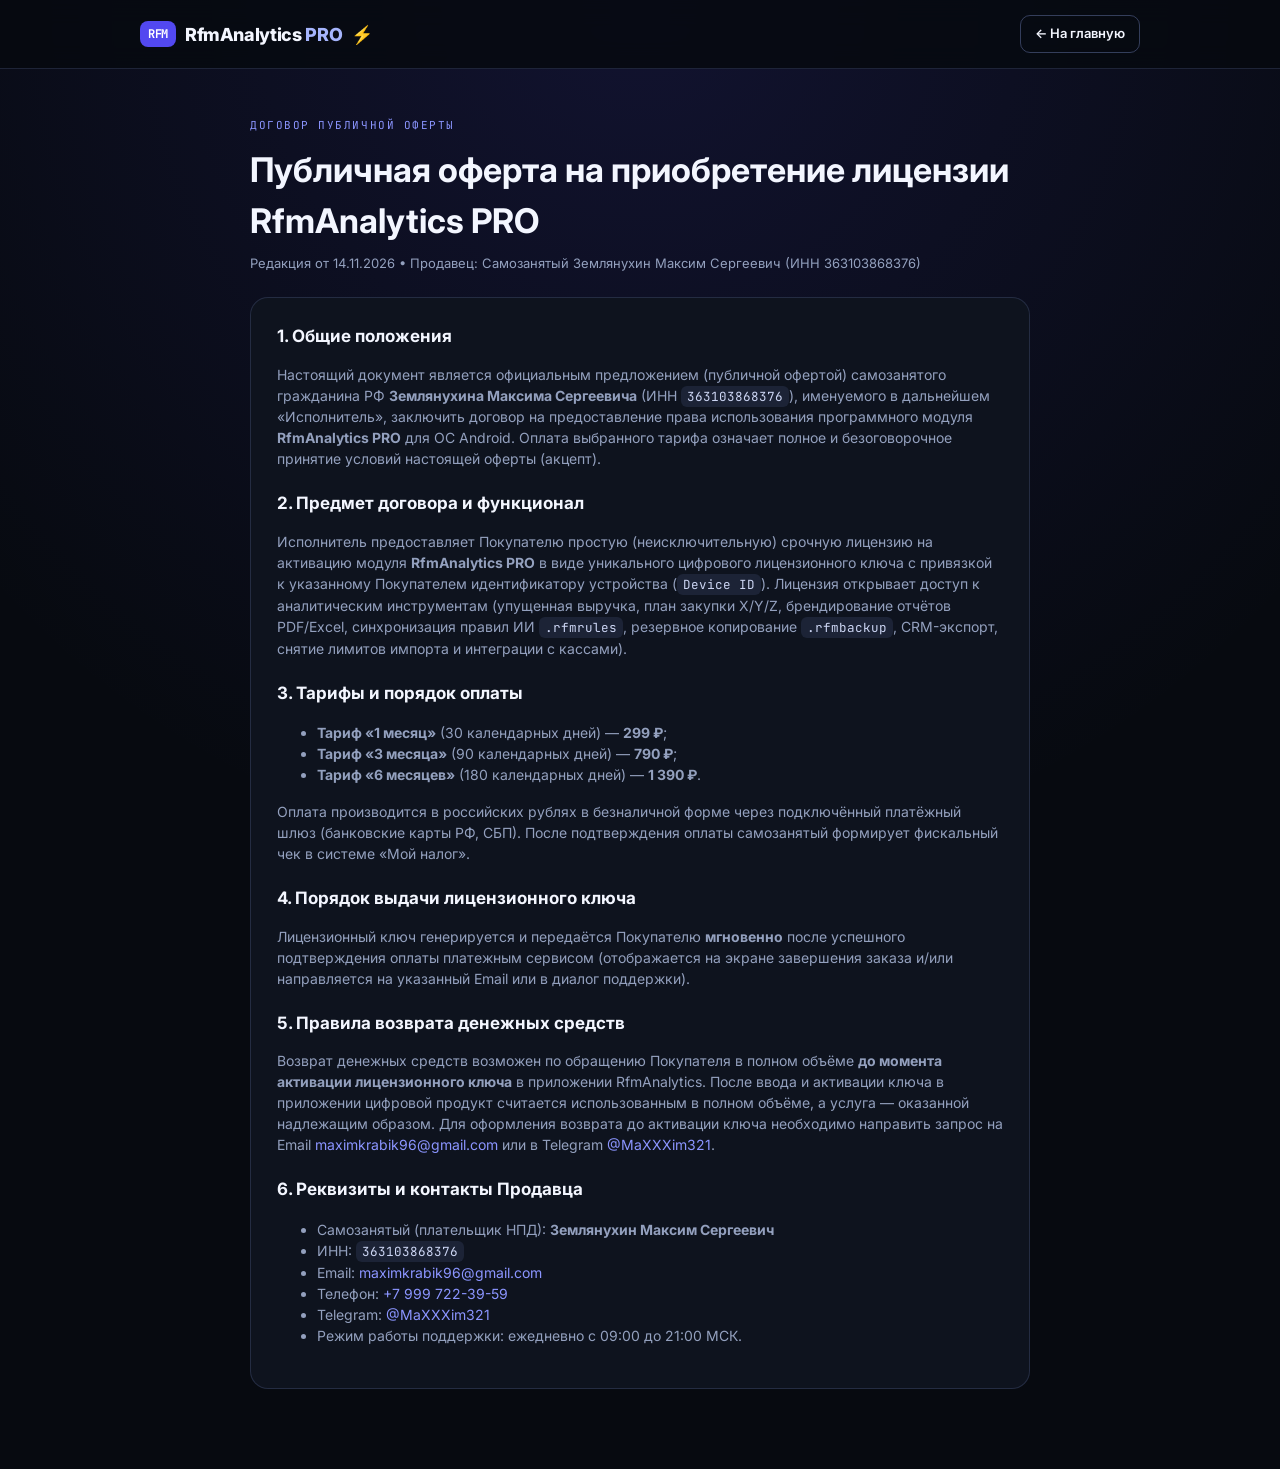
==== oferta.html @ 9fce9e52 "Add favicon.png from rustore_icon_512x512.png" ====
<!DOCTYPE html>
<html lang="ru">
<head>
  <meta charset="UTF-8" />
  <meta name="viewport" content="width=device-width, initial-scale=1.0" />
  <title>Публичная оферта — RfmAnalytics PRO</title>
  <link rel="icon" type="image/png" href="favicon.png" />
  <link rel="apple-touch-icon" href="favicon.png" />
  <link rel="preconnect" href="https://fonts.googleapis.com" />
  <link rel="preconnect" href="https://fonts.gstatic.com" crossorigin />
  <link href="https://fonts.googleapis.com/css2?family=Inter:wght@400;500;600;700;800&family=JetBrains+Mono:wght@500;600;700&display=swap" rel="stylesheet" />
  <link rel="stylesheet" href="styles.css" />
</head>
<body>
  <header class="site-header">
    <div class="container header-inner">
      <a href="index.html" class="brand">
        <span class="brand-badge">RFM</span>
        <span class="brand-name">RfmAnalytics <span class="brand-pro">PRO</span></span>
        <span class="brand-bolt" aria-hidden="true">⚡</span>
      </a>
      <div class="header-actions">
        <a href="index.html" class="btn-outline-sm">← На главную</a>
      </div>
    </div>
  </header>

  <main class="legal-page">
    <div class="container legal-container">
      <span class="section-kicker">ДОГОВОР ПУБЛИЧНОЙ ОФЕРТЫ</span>
      <h1>Публичная оферта на приобретение лицензии RfmAnalytics PRO</h1>
      <p class="legal-updated">Редакция от 14.11.2026 • Продавец: Самозанятый Землянухин Максим Сергеевич (ИНН 363103868376)</p>

      <article class="legal-card">
        <h2>1. Общие положения</h2>
        <p>
          Настоящий документ является официальным предложением (публичной офертой) самозанятого гражданина РФ
          <b>Землянухина Максима Сергеевича</b> (ИНН <code>363103868376</code>), именуемого в дальнейшем «Исполнитель»,
          заключить договор на предоставление права использования программного модуля <b>RfmAnalytics PRO</b> для ОС Android.
          Оплата выбранного тарифа означает полное и безоговорочное принятие условий настоящей оферты (акцепт).
        </p>

        <h2>2. Предмет договора и функционал</h2>
        <p>
          Исполнитель предоставляет Покупателю простую (неисключительную) срочную лицензию на активацию модуля <b>RfmAnalytics PRO</b>
          в виде уникального цифрового лицензионного ключа с привязкой к указанному Покупателем идентификатору устройства (<code>Device ID</code>).
          Лицензия открывает доступ к аналитическим инструментам (упущенная выручка, план закупки X/Y/Z, брендирование отчётов PDF/Excel,
          синхронизация правил ИИ <code>.rfmrules</code>, резервное копирование <code>.rfmbackup</code>, CRM-экспорт, снятие лимитов импорта и интеграции с кассами).
        </p>

        <h2>3. Тарифы и порядок оплаты</h2>
        <ul>
          <li><b>Тариф «1 месяц»</b> (30 календарных дней) — <b>299 ₽</b>;</li>
          <li><b>Тариф «3 месяца»</b> (90 календарных дней) — <b>790 ₽</b>;</li>
          <li><b>Тариф «6 месяцев»</b> (180 календарных дней) — <b>1 390 ₽</b>.</li>
        </ul>
        <p>
          Оплата производится в российских рублях в безналичной форме через подключённый платёжный шлюз (банковские карты РФ, СБП).
          После подтверждения оплаты самозанятый формирует фискальный чек в системе «Мой налог».
        </p>

        <h2>4. Порядок выдачи лицензионного ключа</h2>
        <p>
          Лицензионный ключ генерируется и передаётся Покупателю <b>мгновенно</b> после успешного подтверждения оплаты платежным сервисом
          (отображается на экране завершения заказа и/или направляется на указанный Email или в диалог поддержки).
        </p>

        <h2>5. Правила возврата денежных средств</h2>
        <p>
          Возврат денежных средств возможен по обращению Покупателя в полном объёме <b>до момента активации лицензионного ключа</b> в приложении RfmAnalytics.
          После ввода и активации ключа в приложении цифровой продукт считается использованным в полном объёме, а услуга — оказанной надлежащим образом.
          Для оформления возврата до активации ключа необходимо направить запрос на Email <a href="mailto:maximkrabik96@gmail.com">maximkrabik96@gmail.com</a> или в Telegram <a href="https://t.me/MaXXXim321" target="_blank" rel="noopener">@MaXXXim321</a>.
        </p>

        <h2>6. Реквизиты и контакты Продавца</h2>
        <ul>
          <li>Самозанятый (плательщик НПД): <b>Землянухин Максим Сергеевич</b></li>
          <li>ИНН: <code>363103868376</code></li>
          <li>Email: <a href="mailto:maximkrabik96@gmail.com">maximkrabik96@gmail.com</a></li>
          <li>Телефон: <a href="tel:+79997223959">+7 999 722-39-59</a></li>
          <li>Telegram: <a href="https://t.me/MaXXXim321" target="_blank" rel="noopener">@MaXXXim321</a></li>
          <li>Режим работы поддержки: ежедневно с 09:00 до 21:00 МСК.</li>
        </ul>
      </article>
    </div>
  </main>
</body>
</html>
---- styles.css ----
:root {
  --bg: #070a10;
  --surface: #0e131e;
  --surface-elevated: #141a29;
  --border: rgba(114, 134, 194, 0.22);
  --border-strong: rgba(114, 134, 194, 0.42);
  --text: #f3f6ff;
  --text-muted: #93a0be;
  --accent: #5248f0;
  --accent-hover: #645bff;
  --accent-soft: rgba(82, 72, 240, 0.16);
  --tg: #1d9bf0;
  --green: #22c55e;
  --danger: #f87171;
  --radius-lg: 18px;
  --radius-md: 12px;
}

* {
  box-sizing: border-box;
}

html {
  scroll-behavior: smooth;
}

body {
  margin: 0;
  font-family: 'Inter', -apple-system, BlinkMacSystemFont, sans-serif;
  background: radial-gradient(circle at 50% 0%, rgba(82, 72, 240, 0.14), transparent 55%), var(--bg);
  color: var(--text);
  line-height: 1.5;
  -webkit-font-smoothing: antialiased;
}

code {
  font-family: 'JetBrains Mono', monospace;
  font-size: 0.9em;
  background: rgba(114, 134, 194, 0.14);
  padding: 2px 6px;
  border-radius: 6px;
  color: #cdd6f4;
}

a {
  color: #8b95ff;
  text-decoration: none;
}

a:hover {
  text-decoration: underline;
}

.container {
  width: 100%;
  max-width: 1040px;
  margin: 0 auto;
  padding: 0 20px;
}

/* Header */
.site-header {
  position: sticky;
  top: 0;
  z-index: 40;
  background: rgba(7, 10, 16, 0.85);
  backdrop-filter: blur(12px);
  border-bottom: 1px solid var(--border);
}

.header-inner {
  height: 68px;
  display: flex;
  align-items: center;
  justify-content: space-between;
  gap: 16px;
}

.brand {
  display: inline-flex;
  align-items: center;
  gap: 9px;
  color: var(--text);
  font-weight: 800;
  font-size: 18px;
  letter-spacing: -0.02em;
  text-decoration: none !important;
}

.brand-badge {
  display: inline-flex;
  align-items: center;
  justify-content: center;
  padding: 4px 8px;
  border-radius: 8px;
  background: var(--accent);
  color: #fff;
  font-family: 'JetBrains Mono', monospace;
  font-size: 12px;
  font-weight: 700;
}

.brand-pro {
  color: #a5b4fc;
}

.brand-bolt {
  color: var(--accent-hover);
}

.header-actions {
  display: flex;
  align-items: center;
  gap: 14px;
}

.nav-link {
  color: var(--text-muted);
  font-size: 14px;
  font-weight: 500;
}

.nav-link:hover {
  color: var(--text);
  text-decoration: none;
}

.btn-tg {
  display: inline-flex;
  align-items: center;
  gap: 7px;
  background: var(--tg);
  color: #fff;
  font-weight: 600;
  font-size: 13px;
  padding: 9px 14px;
  border-radius: 10px;
  text-decoration: none !important;
  transition: opacity 0.15s ease;
}

.btn-tg:hover {
  opacity: 0.92;
}

.btn-outline-sm {
  display: inline-flex;
  align-items: center;
  padding: 8px 14px;
  border: 1px solid var(--border-strong);
  border-radius: 10px;
  color: var(--text);
  font-size: 13px;
  font-weight: 600;
  text-decoration: none !important;
}

.btn-outline-sm:hover {
  background: rgba(255, 255, 255, 0.05);
}

/* Hero */
.hero-section {
  padding: 52px 0 36px;
}

.hero-heading {
  position: relative;
  text-align: center;
  margin-bottom: 32px;
}

.hero-bg-word {
  position: absolute;
  left: 50%;
  top: -18px;
  transform: translateX(-50%);
  font-size: clamp(64px, 12vw, 128px);
  font-weight: 800;
  letter-spacing: 0.06em;
  color: transparent;
  -webkit-text-stroke: 1px rgba(130, 148, 210, 0.12);
  pointer-events: none;
  user-select: none;
  white-space: nowrap;
}

.hero-kicker {
  position: relative;
  display: inline-flex;
  align-items: center;
  gap: 12px;
  font-family: 'JetBrains Mono', monospace;
  font-size: 11px;
  letter-spacing: 0.16em;
  color: var(--text-muted);
  margin-bottom: 10px;
}

.kicker-line {
  width: 28px;
  height: 1px;
  background: var(--border-strong);
}

.hero-heading h1 {
  position: relative;
  margin: 0 0 12px;
  font-size: clamp(28px, 4.5vw, 44px);
  font-weight: 800;
  letter-spacing: -0.03em;
}

.hero-subtitle {
  max-width: 640px;
  margin: 0 auto;
  color: var(--text-muted);
  font-size: 15px;
}

/* Order Card */
.order-card {
  max-width: 780px;
  margin: 0 auto;
  background: var(--surface);
  border: 1px solid var(--border);
  border-radius: 22px;
  padding: 28px;
  box-shadow: 0 24px 60px rgba(0, 0, 0, 0.45);
}

.step-block + .step-block {
  margin-top: 22px;
}

.step-label-row {
  display: flex;
  align-items: center;
  justify-content: space-between;
  gap: 12px;
  flex-wrap: wrap;
}

.step-label {
  display: inline-flex;
  align-items: center;
  gap: 9px;
  font-family: 'JetBrains Mono', monospace;
  font-size: 12px;
  font-weight: 700;
  letter-spacing: 0.06em;
  color: #d6deff;
  margin-bottom: 8px;
}

.step-num {
  display: inline-flex;
  align-items: center;
  justify-content: center;
  width: 22px;
  height: 22px;
  border-radius: 6px;
  background: var(--accent-soft);
  border: 1px solid rgba(99, 102, 241, 0.45);
  color: #a5b4fc;
  font-size: 11px;
}

.req {
  color: var(--danger);
}

.help-link {
  background: none;
  border: none;
  padding: 0;
  margin-bottom: 8px;
  color: #8b95ff;
  font-size: 13px;
  font-weight: 500;
  cursor: pointer;
}

.help-link:hover {
  text-decoration: underline;
}

.step-hint {
  margin: 0 0 10px;
  color: var(--text-muted);
  font-size: 13px;
}

/* Tariff Grid */
.tariff-grid {
  display: grid;
  grid-template-columns: repeat(3, 1fr);
  gap: 12px;
}

.tariff-option {
  text-align: left;
  background: var(--surface-elevated);
  border: 1px solid var(--border);
  border-radius: var(--radius-md);
  padding: 14px 16px;
  color: var(--text);
  cursor: pointer;
  transition: border-color 0.15s ease, background 0.15s ease, transform 0.1s ease;
}

.tariff-option:hover {
  border-color: var(--border-strong);
}

.tariff-option.is-selected {
  border-color: var(--accent-hover);
  background: rgba(82, 72, 240, 0.14);
  box-shadow: 0 0 0 1px rgba(100, 91, 255, 0.35);
}

.tariff-top {
  display: flex;
  align-items: center;
  justify-content: space-between;
  gap: 8px;
  margin-bottom: 8px;
}

.tariff-name {
  font-weight: 700;
  font-size: 14px;
}

.tariff-tag {
  font-size: 11px;
  font-weight: 700;
  padding: 2px 7px;
  border-radius: 6px;
}

.tag-muted {
  background: rgba(147, 160, 190, 0.14);
  color: var(--text-muted);
}

.tag-save {
  background: rgba(34, 197, 94, 0.16);
  color: #4ade80;
}

.tag-hit {
  background: var(--accent);
  color: #fff;
}

.tariff-price {
  font-size: 22px;
  font-weight: 800;
  letter-spacing: -0.02em;
  margin-bottom: 4px;
}

.tariff-meta {
  font-size: 12px;
  color: var(--text-muted);
}

/* Inputs */
.text-input {
  width: 100%;
  height: 48px;
  padding: 0 14px;
  border-radius: var(--radius-md);
  border: 1px solid var(--border);
  background: #0a0e17;
  color: var(--text);
  font-size: 15px;
  outline: none;
  transition: border-color 0.15s ease;
}

.mono-input {
  font-family: 'JetBrains Mono', monospace;
  letter-spacing: 0.04em;
  text-transform: uppercase;
}

.text-input:focus {
  border-color: var(--accent-hover);
}

.field-error {
  margin-top: 6px;
  font-size: 12px;
  color: var(--danger);
}

/* Pay methods */
.pay-methods {
  display: grid;
  grid-template-columns: repeat(2, 1fr);
  gap: 12px;
}

.pay-option {
  display: flex;
  align-items: center;
  gap: 10px;
  background: var(--surface-elevated);
  border: 1px solid var(--border);
  border-radius: var(--radius-md);
  padding: 13px 14px;
  color: var(--text);
  font-size: 13.5px;
  font-weight: 600;
  cursor: pointer;
  text-align: left;
}

.pay-option.is-selected {
  border-color: var(--accent-hover);
  background: rgba(82, 72, 240, 0.14);
}

.pay-radio {
  width: 16px;
  height: 16px;
  border-radius: 50%;
  border: 2px solid var(--text-muted);
  flex-shrink: 0;
  position: relative;
}

.pay-option.is-selected .pay-radio {
  border-color: var(--accent-hover);
}

.pay-option.is-selected .pay-radio::after {
  content: '';
  position: absolute;
  inset: 3px;
  border-radius: 50%;
  background: var(--accent-hover);
}

/* Consent */
.consent-row {
  display: flex;
  align-items: flex-start;
  gap: 10px;
  margin-top: 18px;
  font-size: 12.5px;
  color: var(--text-muted);
  cursor: pointer;
}

.consent-row input {
  margin-top: 3px;
  accent-color: var(--accent);
}

/* Primary CTA */
.btn-pay-main {
  margin-top: 18px;
  width: 100%;
  height: 54px;
  border: none;
  border-radius: 14px;
  background: linear-gradient(135deg, var(--accent), var(--accent-hover));
  color: #fff;
  font-weight: 800;
  font-size: 15px;
  letter-spacing: 0.02em;
  display: flex;
  align-items: center;
  justify-content: center;
  gap: 10px;
  cursor: pointer;
  box-shadow: 0 12px 30px rgba(82, 72, 240, 0.35);
  transition: transform 0.1s ease, filter 0.15s ease;
}

.btn-pay-main:hover {
  filter: brightness(1.06);
}

.btn-pay-main:active {
  transform: translateY(1px);
}

.instant-status {
  margin-top: 12px;
  display: flex;
  align-items: center;
  justify-content: center;
  gap: 8px;
  font-size: 12.5px;
  color: #cbd5f5;
}

.dot-green {
  width: 8px;
  height: 8px;
  border-radius: 50%;
  background: var(--green);
  box-shadow: 0 0 8px var(--green);
}

.card-perks {
  margin-top: 22px;
  padding-top: 18px;
  border-top: 1px solid var(--border);
  display: grid;
  grid-template-columns: repeat(4, 1fr);
  gap: 10px;
}

.perk-item {
  display: flex;
  align-items: center;
  justify-content: center;
  gap: 7px;
  font-size: 12px;
  color: var(--text-muted);
  text-align: center;
}

/* Sections */
.section-block {
  padding: 36px 0;
  scroll-margin-top: 84px;
}

.site-footer,
#orderForm {
  scroll-margin-top: 84px;
}

.section-head {
  margin-bottom: 20px;
}

.section-kicker {
  display: inline-block;
  font-family: 'JetBrains Mono', monospace;
  font-size: 11px;
  letter-spacing: 0.14em;
  color: #8b95ff;
  margin-bottom: 6px;
}

.section-head h2 {
  margin: 0;
  font-size: clamp(22px, 3vw, 30px);
  font-weight: 800;
  letter-spacing: -0.02em;
}

.features-grid {
  display: grid;
  grid-template-columns: repeat(4, 1fr);
  gap: 14px;
}

.feature-card,
.term-card {
  background: var(--surface);
  border: 1px solid var(--border);
  border-radius: var(--radius-lg);
  padding: 20px;
}

.feature-num {
  font-family: 'JetBrains Mono', monospace;
  font-size: 12px;
  font-weight: 700;
  color: #8b95ff;
  margin-bottom: 8px;
}

.feature-card h3,
.term-card h3 {
  margin: 0 0 8px;
  font-size: 15px;
  font-weight: 700;
}

.feature-card p,
.term-card p {
  margin: 0;
  font-size: 13px;
  color: var(--text-muted);
}

.terms-grid {
  display: grid;
  grid-template-columns: repeat(3, 1fr);
  gap: 14px;
}

/* Footer */
.site-footer {
  margin-top: 28px;
  padding: 38px 0 90px;
  border-top: 1px solid var(--border);
  background: #05070c;
}

.footer-grid {
  display: grid;
  grid-template-columns: 1.4fr 1fr 1fr 1fr;
  gap: 24px;
}

.footer-slogan {
  margin: 12px 0 10px;
  font-family: 'JetBrains Mono', monospace;
  font-size: 11px;
  color: var(--text-muted);
  letter-spacing: 0.04em;
}

.footer-copy {
  margin: 0;
  font-size: 12px;
  color: #6b7692;
}

.footer-title {
  font-family: 'JetBrains Mono', monospace;
  font-size: 11px;
  font-weight: 700;
  letter-spacing: 0.1em;
  color: #8b95ff;
  margin-bottom: 10px;
}

.footer-list {
  list-style: none;
  margin: 0;
  padding: 0;
  display: flex;
  flex-direction: column;
  gap: 7px;
  font-size: 13px;
  color: var(--text-muted);
}

/* Sticky bar */
.sticky-bar {
  position: fixed;
  left: 0;
  right: 0;
  bottom: 0;
  z-index: 35;
  background: rgba(14, 19, 30, 0.94);
  backdrop-filter: blur(12px);
  border-top: 1px solid var(--border);
  padding: 10px 0;
  transform: translateY(110%);
  transition: transform 0.2s ease;
}

.sticky-bar.is-visible {
  transform: translateY(0);
}

.sticky-inner {
  display: flex;
  align-items: center;
  justify-content: space-between;
  gap: 12px;
}

.sticky-info {
  font-size: 13px;
  color: var(--text-muted);
}

.sticky-info strong {
  color: var(--text);
  font-size: 16px;
}

.btn-sticky-up {
  background: var(--accent);
  color: #fff;
  font-weight: 700;
  font-size: 13px;
  padding: 10px 18px;
  border-radius: 10px;
  text-decoration: none !important;
  white-space: nowrap;
}

/* Cookie */
.cookie-banner {
  position: fixed;
  left: 16px;
  bottom: 16px;
  z-index: 45;
  max-width: 390px;
  background: var(--surface-elevated);
  border: 1px solid var(--border-strong);
  border-left: 3px solid var(--accent-hover);
  border-radius: 14px;
  padding: 14px 16px;
  display: flex;
  align-items: center;
  gap: 14px;
  box-shadow: 0 18px 40px rgba(0, 0, 0, 0.5);
}

.cookie-banner p {
  margin: 0;
  font-size: 12px;
  color: var(--text-muted);
}

.btn-cookie {
  background: #232c42;
  color: #fff;
  border: 1px solid var(--border-strong);
  border-radius: 9px;
  padding: 8px 14px;
  font-size: 12px;
  font-weight: 600;
  cursor: pointer;
  white-space: nowrap;
}

/* Modal */
.modal-backdrop {
  position: fixed;
  inset: 0;
  z-index: 60;
  background: rgba(4, 6, 12, 0.78);
  backdrop-filter: blur(6px);
  display: flex;
  align-items: center;
  justify-content: center;
  padding: 20px;
}

.modal-backdrop[hidden],
.cookie-banner[hidden] {
  display: none;
}

.modal-box {
  width: 100%;
  max-width: 480px;
  background: var(--surface);
  border: 1px solid var(--border-strong);
  border-radius: 20px;
  padding: 22px;
}

.modal-head {
  display: flex;
  align-items: center;
  justify-content: space-between;
  gap: 12px;
  margin-bottom: 14px;
}

.modal-head h3 {
  margin: 0;
  font-size: 18px;
  font-weight: 700;
}

.modal-close {
  background: none;
  border: none;
  color: var(--text-muted);
  font-size: 18px;
  cursor: pointer;
}

.modal-steps {
  margin: 0 0 18px;
  padding-left: 20px;
  color: var(--text-muted);
  font-size: 14px;
  display: flex;
  flex-direction: column;
  gap: 8px;
}

.summary-box {
  background: #0a0e17;
  border: 1px solid var(--border);
  border-radius: 12px;
  padding: 14px;
  display: flex;
  flex-direction: column;
  gap: 8px;
  margin-bottom: 14px;
}

.summary-row {
  display: flex;
  justify-content: space-between;
  gap: 12px;
  font-size: 13px;
  color: var(--text-muted);
}

.summary-row strong {
  color: var(--text);
  text-align: right;
}

.total-row {
  border-top: 1px solid var(--border);
  padding-top: 8px;
  margin-top: 2px;
  font-size: 15px;
}

.modal-note {
  margin: 0 0 16px;
  font-size: 12.5px;
  color: var(--text-muted);
}

.btn-modal-primary {
  display: block;
  width: 100%;
  text-align: center;
  background: var(--accent);
  color: #fff !important;
  border: none;
  border-radius: 12px;
  padding: 12px 16px;
  font-weight: 700;
  font-size: 14px;
  cursor: pointer;
  text-decoration: none !important;
}

/* Legal pages */
.legal-page {
  padding: 42px 0 80px;
}

.legal-container {
  max-width: 820px;
}

.legal-page h1 {
  margin: 4px 0 8px;
  font-size: clamp(24px, 3.5vw, 34px);
}

.legal-updated {
  margin: 0 0 24px;
  color: var(--text-muted);
  font-size: 13px;
}

.legal-card {
  background: var(--surface);
  border: 1px solid var(--border);
  border-radius: var(--radius-lg);
  padding: 26px;
}

.legal-card h2 {
  margin: 22px 0 8px;
  font-size: 17px;
}

.legal-card h2:first-child {
  margin-top: 0;
}

.legal-card p,
.legal-card li {
  color: var(--text-muted);
  font-size: 14px;
}

@media (max-width: 900px) {
  .features-grid {
    grid-template-columns: repeat(2, 1fr);
  }
  .terms-grid,
  .footer-grid {
    grid-template-columns: 1fr;
  }
  .nav-link {
    display: none;
  }
}

@media (max-width: 680px) {
  .header-inner {
    height: 60px;
    gap: 8px;
  }
  .brand {
    font-size: 15px;
    gap: 6px;
  }
  .brand-badge {
    padding: 3px 6px;
    font-size: 10px;
  }
  .header-actions {
    gap: 6px;
  }
  .btn-tg,
  .btn-outline-sm {
    padding: 7px 10px;
    font-size: 12px;
  }
  .order-card {
    padding: 18px;
  }
  .tariff-grid,
  .pay-methods,
  .features-grid,
  .card-perks {
    grid-template-columns: 1fr;
  }
  .card-perks {
    gap: 8px;
  }
  .perk-item {
    justify-content: flex-start;
  }
  .sticky-info span {
    display: none;
  }
  .cookie-banner {
    right: 16px;
    max-width: none;
  }
}

@media (max-width: 400px) {
  .brand-badge {
    display: none;
  }
}
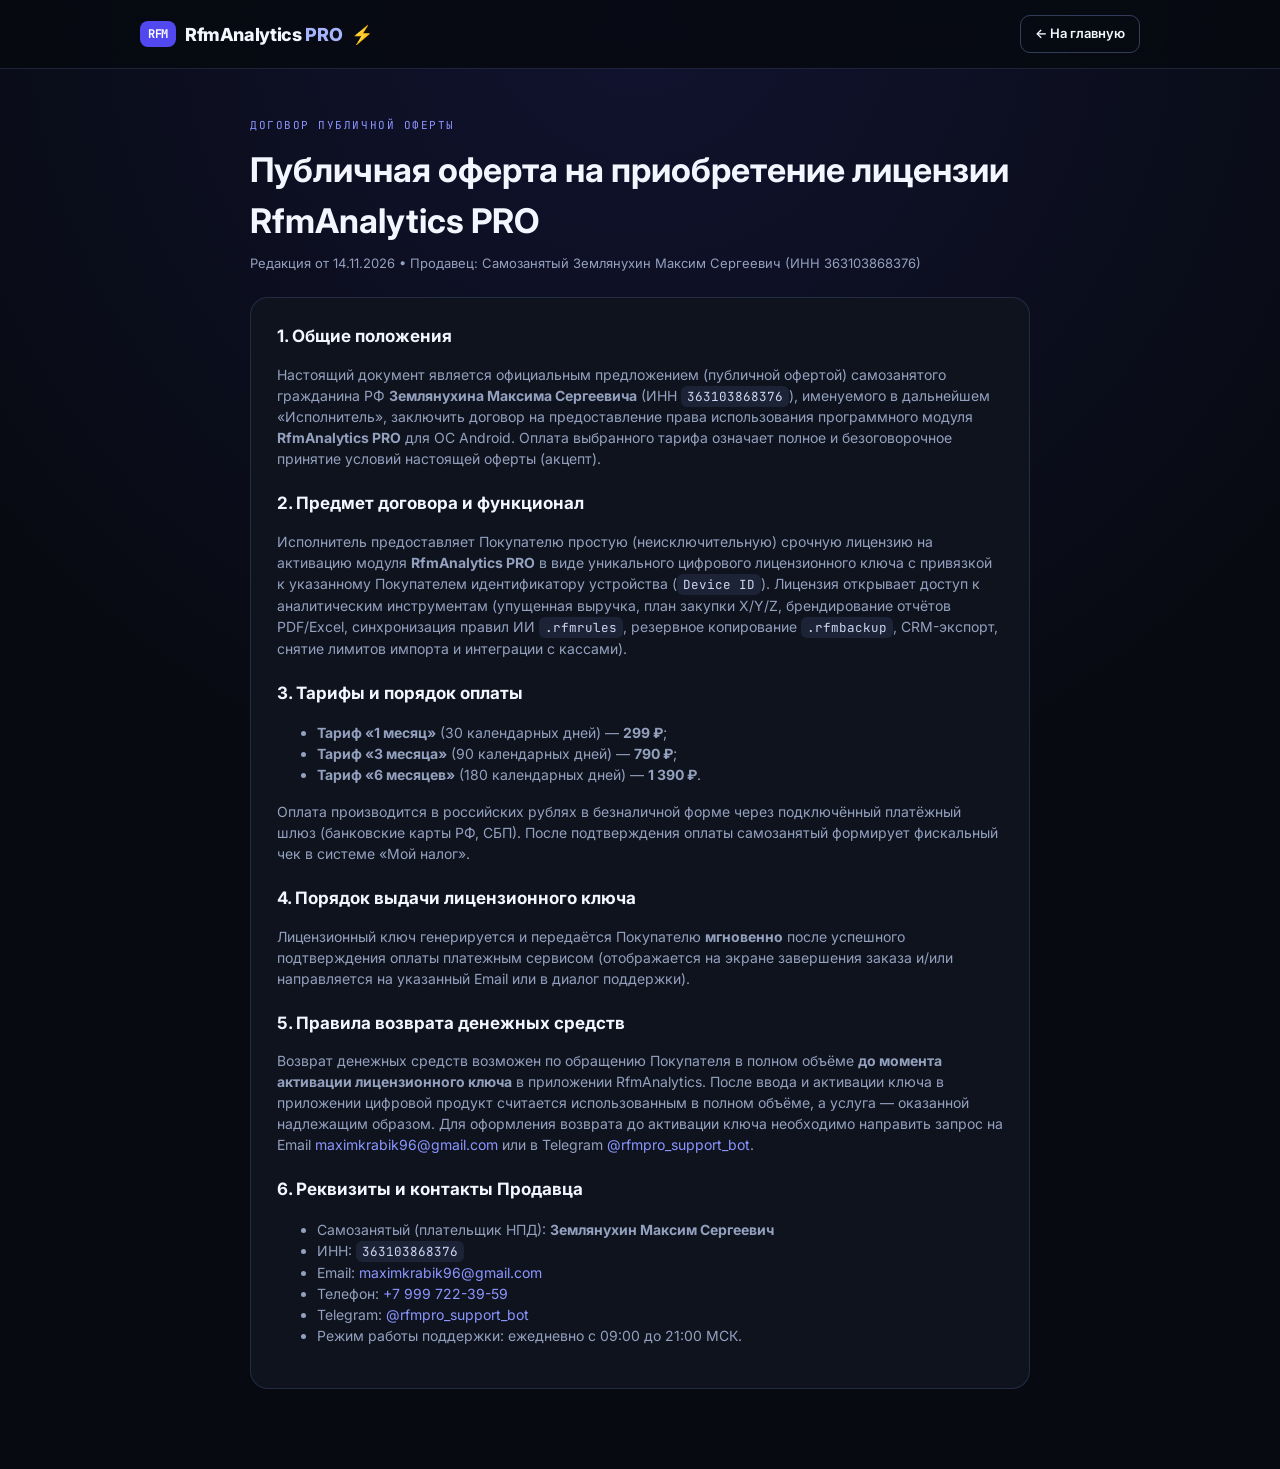
==== commit 15fc9c9e: "Switch support links to @rfmpro_support_bot" ====
--- a/oferta.html
+++ b/oferta.html
@@ -69,7 +69,7 @@
         <p>
           Возврат денежных средств возможен по обращению Покупателя в полном объёме <b>до момента активации лицензионного ключа</b> в приложении RfmAnalytics.
           После ввода и активации ключа в приложении цифровой продукт считается использованным в полном объёме, а услуга — оказанной надлежащим образом.
-          Для оформления возврата до активации ключа необходимо направить запрос на Email <a href="mailto:maximkrabik96@gmail.com">maximkrabik96@gmail.com</a> или в Telegram <a href="https://t.me/MaXXXim321" target="_blank" rel="noopener">@MaXXXim321</a>.
+          Для оформления возврата до активации ключа необходимо направить запрос на Email <a href="mailto:maximkrabik96@gmail.com">maximkrabik96@gmail.com</a> или в Telegram <a href="https://t.me/rfmpro_support_bot" target="_blank" rel="noopener">@rfmpro_support_bot</a>.
         </p>
 
         <h2>6. Реквизиты и контакты Продавца</h2>
@@ -78,7 +78,7 @@
           <li>ИНН: <code>363103868376</code></li>
           <li>Email: <a href="mailto:maximkrabik96@gmail.com">maximkrabik96@gmail.com</a></li>
           <li>Телефон: <a href="tel:+79997223959">+7 999 722-39-59</a></li>
-          <li>Telegram: <a href="https://t.me/MaXXXim321" target="_blank" rel="noopener">@MaXXXim321</a></li>
+          <li>Telegram: <a href="https://t.me/rfmpro_support_bot" target="_blank" rel="noopener">@rfmpro_support_bot</a></li>
           <li>Режим работы поддержки: ежедневно с 09:00 до 21:00 МСК.</li>
         </ul>
       </article>
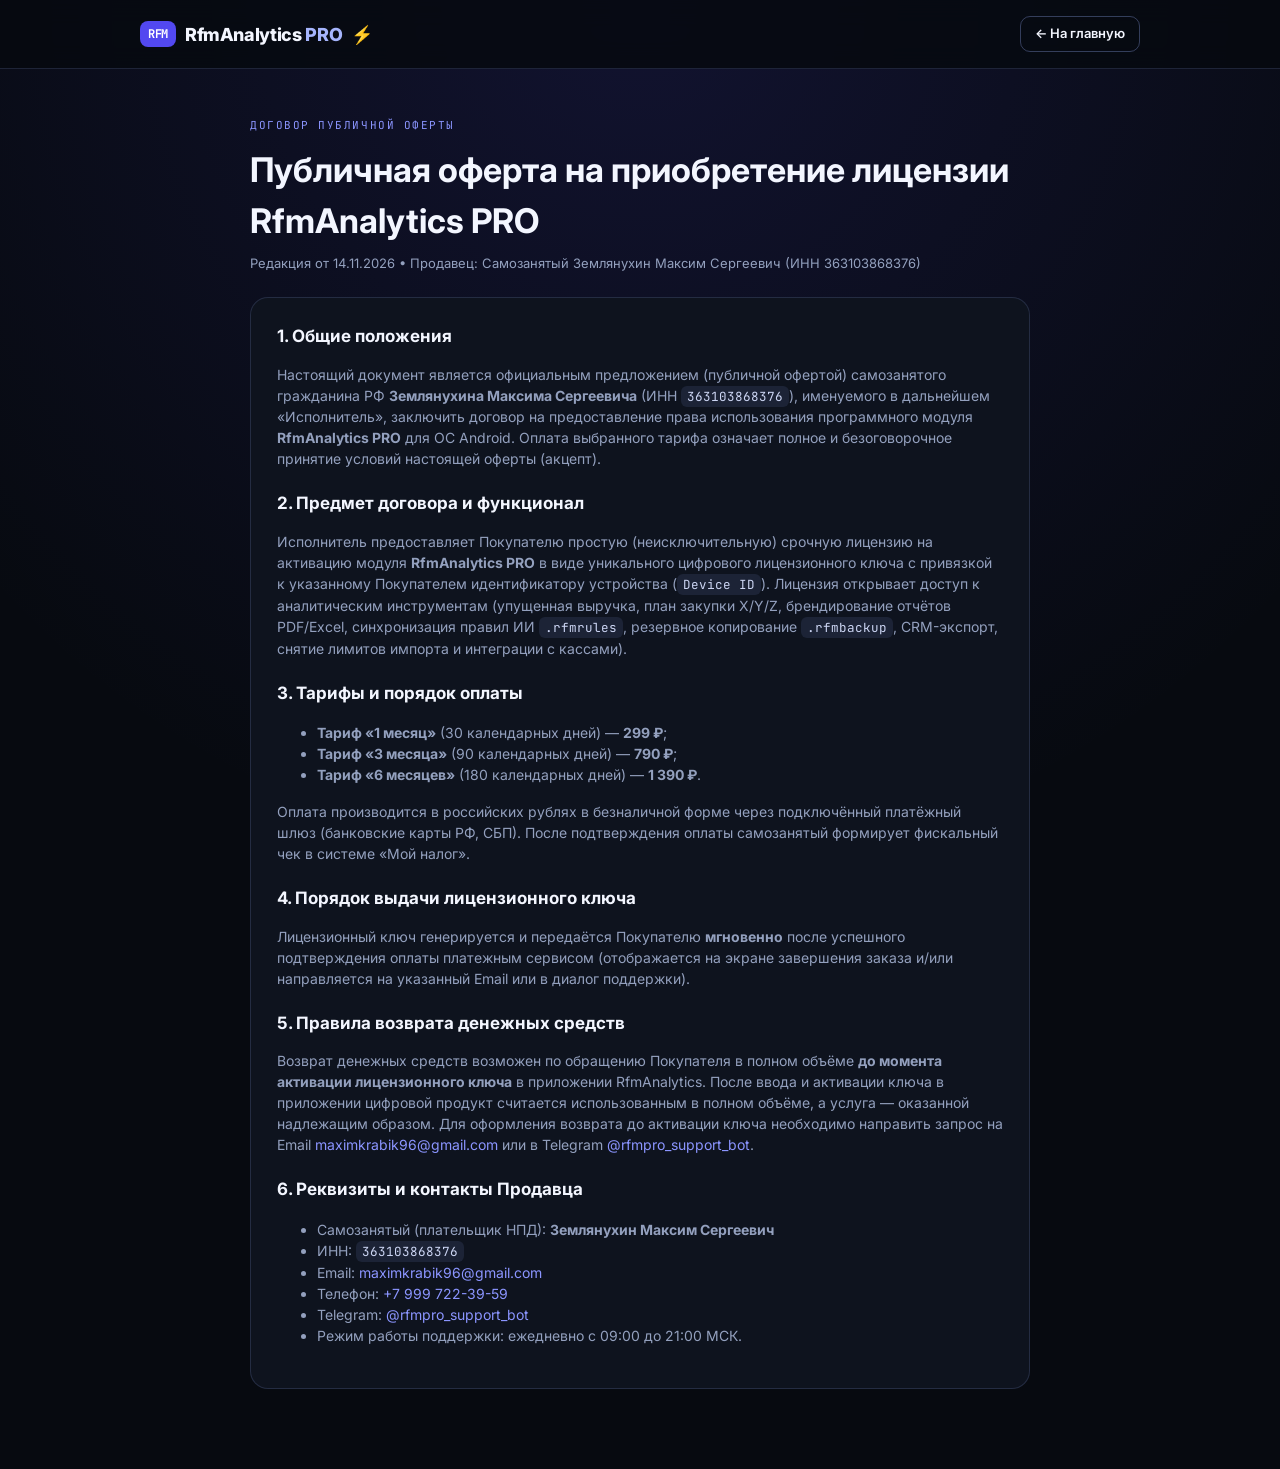
==== commit a88f969a: "Bust browser cache for styles.css?v=3 and app.js?v=3" ====
--- a/oferta.html
+++ b/oferta.html
@@ -9,7 +9,7 @@
   <link rel="preconnect" href="https://fonts.googleapis.com" />
   <link rel="preconnect" href="https://fonts.gstatic.com" crossorigin />
   <link href="https://fonts.googleapis.com/css2?family=Inter:wght@400;500;600;700;800&family=JetBrains+Mono:wght@500;600;700&display=swap" rel="stylesheet" />
-  <link rel="stylesheet" href="styles.css" />
+  <link rel="stylesheet" href="styles.css?v=3" />
 </head>
 <body>
   <header class="site-header">
--- a/styles.css
+++ b/styles.css
@@ -22,6 +22,7 @@
 
 html {
   scroll-behavior: smooth;
+  overflow-x: hidden;
 }
 
 body {
@@ -31,6 +32,7 @@
   color: var(--text);
   line-height: 1.5;
   -webkit-font-smoothing: antialiased;
+  overflow-x: hidden;
 }
 
 code {
@@ -40,6 +42,8 @@
   padding: 2px 6px;
   border-radius: 6px;
   color: #cdd6f4;
+  overflow-wrap: anywhere;
+  word-break: break-word;
 }
 
 a {
@@ -85,6 +89,8 @@
   font-size: 18px;
   letter-spacing: -0.02em;
   text-decoration: none !important;
+  white-space: nowrap;
+  flex-shrink: 0;
 }
 
 .brand-badge {
@@ -100,6 +106,10 @@
   font-weight: 700;
 }
 
+.brand-name {
+  white-space: nowrap;
+}
+
 .brand-pro {
   color: #a5b4fc;
 }
@@ -136,6 +146,7 @@
   padding: 9px 14px;
   border-radius: 10px;
   text-decoration: none !important;
+  white-space: nowrap;
   transition: opacity 0.15s ease;
 }
 
@@ -146,13 +157,21 @@
 .btn-outline-sm {
   display: inline-flex;
   align-items: center;
+  justify-content: center;
   padding: 8px 14px;
   border: 1px solid var(--border-strong);
   border-radius: 10px;
   color: var(--text);
   font-size: 13px;
   font-weight: 600;
+  line-height: 1.35;
+  text-align: center;
   text-decoration: none !important;
+  white-space: normal;
+}
+
+.site-header .btn-outline-sm {
+  white-space: nowrap;
 }
 
 .btn-outline-sm:hover {
@@ -161,6 +180,8 @@
 
 /* Hero */
 .hero-section {
+  position: relative;
+  overflow: hidden;
   padding: 52px 0 36px;
 }
 
@@ -175,7 +196,7 @@
   left: 50%;
   top: -18px;
   transform: translateX(-50%);
-  font-size: clamp(64px, 12vw, 128px);
+  font-size: clamp(42px, 12vw, 128px);
   font-weight: 800;
   letter-spacing: 0.06em;
   color: transparent;
@@ -216,6 +237,60 @@
   margin: 0 auto;
   color: var(--text-muted);
   font-size: 15px;
+}
+
+.hero-cta-row {
+  margin-top: 22px;
+  display: flex;
+  justify-content: center;
+  align-items: center;
+  gap: 12px;
+  flex-wrap: wrap;
+}
+
+.btn-download {
+  display: inline-flex;
+  align-items: center;
+  justify-content: center;
+  gap: 9px;
+  background: linear-gradient(135deg, #22c55e, #16a34a);
+  color: #fff !important;
+  font-weight: 700;
+  font-size: 14px;
+  padding: 12px 20px;
+  border-radius: 12px;
+  text-decoration: none !important;
+  box-shadow: 0 10px 26px rgba(34, 197, 94, 0.28);
+  transition: transform 0.12s ease, opacity 0.15s ease;
+}
+
+.btn-download:hover {
+  opacity: 0.94;
+  transform: translateY(-1px);
+}
+
+.btn-download-lg {
+  width: 100%;
+  padding: 14px 22px;
+  font-size: 15px;
+}
+
+.btn-secondary-hero {
+  display: inline-flex;
+  align-items: center;
+  justify-content: center;
+  padding: 12px 18px;
+  border-radius: 12px;
+  border: 1px solid var(--border-strong);
+  background: var(--surface-elevated);
+  color: var(--text) !important;
+  font-weight: 600;
+  font-size: 14px;
+  text-decoration: none !important;
+}
+
+.btn-secondary-hero:hover {
+  background: rgba(255, 255, 255, 0.06);
 }
 
 /* Order Card */
@@ -239,6 +314,12 @@
   justify-content: space-between;
   gap: 12px;
   flex-wrap: wrap;
+  margin-bottom: 8px;
+}
+
+.step-label-row .step-label,
+.step-label-row .help-link {
+  margin-bottom: 0;
 }
 
 .step-label {
@@ -330,6 +411,7 @@
 .tariff-name {
   font-weight: 700;
   font-size: 14px;
+  white-space: nowrap;
 }
 
 .tariff-tag {
@@ -337,6 +419,7 @@
   font-weight: 700;
   padding: 2px 7px;
   border-radius: 6px;
+  white-space: nowrap;
 }
 
 .tag-muted {
@@ -359,6 +442,7 @@
   font-weight: 800;
   letter-spacing: -0.02em;
   margin-bottom: 4px;
+  white-space: nowrap;
 }
 
 .tariff-meta {
@@ -464,21 +548,30 @@
 .btn-pay-main {
   margin-top: 18px;
   width: 100%;
-  height: 54px;
+  min-height: 54px;
+  padding: 12px 16px;
   border: none;
   border-radius: 14px;
   background: linear-gradient(135deg, var(--accent), var(--accent-hover));
   color: #fff;
   font-weight: 800;
   font-size: 15px;
+  line-height: 1.25;
   letter-spacing: 0.02em;
   display: flex;
   align-items: center;
   justify-content: center;
+  text-align: center;
   gap: 10px;
   cursor: pointer;
   box-shadow: 0 12px 30px rgba(82, 72, 240, 0.35);
   transition: transform 0.1s ease, filter 0.15s ease;
+}
+
+#submitPriceText,
+.btn-arrow {
+  white-space: nowrap;
+  flex-shrink: 0;
 }
 
 .btn-pay-main:hover {
@@ -505,6 +598,7 @@
   border-radius: 50%;
   background: var(--green);
   box-shadow: 0 0 8px var(--green);
+  flex-shrink: 0;
 }
 
 .card-perks {
@@ -526,6 +620,10 @@
   text-align: center;
 }
 
+.perk-icon {
+  flex-shrink: 0;
+}
+
 /* Sections */
 .section-block {
   padding: 36px 0;
@@ -591,6 +689,8 @@
   margin: 0;
   font-size: 13px;
   color: var(--text-muted);
+  overflow-wrap: anywhere;
+  word-break: break-word;
 }
 
 .terms-grid {
@@ -751,6 +851,8 @@
 .modal-box {
   width: 100%;
   max-width: 480px;
+  max-height: calc(100vh - 24px);
+  overflow-y: auto;
   background: var(--surface);
   border: 1px solid var(--border-strong);
   border-radius: 20px;
@@ -881,9 +983,89 @@
 .legal-card li {
   color: var(--text-muted);
   font-size: 14px;
+  overflow-wrap: anywhere;
+  word-break: break-word;
+}
+
+/* Download Card & FAQ */
+.download-card {
+  display: grid;
+  grid-template-columns: 1.4fr 1fr;
+  gap: 24px;
+  align-items: center;
+  background: var(--surface);
+  border: 1px solid var(--border-strong);
+  border-radius: 20px;
+  padding: 26px;
+}
+
+.download-info h2 {
+  margin: 4px 0 10px;
+  font-size: clamp(20px, 3vw, 26px);
+}
+
+.download-desc {
+  margin: 0 0 14px;
+  color: var(--text-muted);
+  font-size: 14px;
+}
+
+.download-meta {
+  display: flex;
+  flex-wrap: wrap;
+  gap: 14px;
+  font-size: 13px;
+  color: var(--text-muted);
+}
+
+.download-actions {
+  display: flex;
+  flex-direction: column;
+  gap: 10px;
+}
+
+.download-hint {
+  margin: 0;
+  font-size: 12px;
+  color: var(--text-muted);
+  text-align: center;
+}
+
+.faq-list {
+  display: flex;
+  flex-direction: column;
+  gap: 10px;
+}
+
+.faq-item {
+  background: var(--surface);
+  border: 1px solid var(--border);
+  border-radius: 14px;
+  padding: 16px 18px;
+}
+
+.faq-item summary {
+  cursor: pointer;
+  font-weight: 700;
+  font-size: 15px;
+  color: var(--text);
+  list-style: none;
+}
+
+.faq-item summary::-webkit-details-marker {
+  display: none;
+}
+
+.faq-item p {
+  margin: 10px 0 0;
+  color: var(--text-muted);
+  font-size: 14px;
 }
 
 @media (max-width: 900px) {
+  .download-card {
+    grid-template-columns: 1fr;
+  }
   .features-grid {
     grid-template-columns: repeat(2, 1fr);
   }
@@ -897,17 +1079,23 @@
 }
 
 @media (max-width: 680px) {
+  .container {
+    padding: 0 14px;
+  }
   .header-inner {
     height: 60px;
     gap: 8px;
   }
   .brand {
-    font-size: 15px;
+    font-size: 14.5px;
     gap: 6px;
   }
   .brand-badge {
     padding: 3px 6px;
     font-size: 10px;
+  }
+  .brand-bolt {
+    display: none;
   }
   .header-actions {
     gap: 6px;
@@ -917,7 +1105,33 @@
     padding: 7px 10px;
     font-size: 12px;
   }
-  .order-card {
+  .hero-section {
+    padding: 34px 0 24px;
+  }
+  .hero-heading {
+    margin-bottom: 22px;
+  }
+  .hero-heading h1 {
+    font-size: clamp(24px, 7vw, 32px);
+    line-height: 1.2;
+  }
+  .hero-cta-row {
+    flex-direction: column;
+    align-items: stretch;
+    gap: 10px;
+  }
+  .hero-cta-row .btn-download,
+  .hero-cta-row .btn-secondary-hero {
+    width: 100%;
+    font-size: 13.5px;
+    padding: 12px 14px;
+  }
+  .order-card,
+  .download-card,
+  .feature-card,
+  .term-card,
+  .legal-card,
+  .modal-box {
     padding: 18px;
   }
   .tariff-grid,
@@ -926,11 +1140,29 @@
   .card-perks {
     grid-template-columns: 1fr;
   }
+  .btn-pay-main {
+    font-size: 13px;
+    gap: 6px;
+    padding: 12px 10px;
+  }
+  .instant-status {
+    text-align: left;
+    justify-content: flex-start;
+    line-height: 1.35;
+  }
   .card-perks {
     gap: 8px;
   }
   .perk-item {
     justify-content: flex-start;
+    text-align: left;
+  }
+  .download-meta {
+    flex-direction: column;
+    gap: 6px;
+  }
+  .modal-backdrop {
+    padding: 12px;
   }
   .sticky-info span {
     display: none;
@@ -945,4 +1177,7 @@
   .brand-badge {
     display: none;
   }
-}
+  .header-actions .btn-tg + .btn-outline-sm {
+    display: none;
+  }
+}
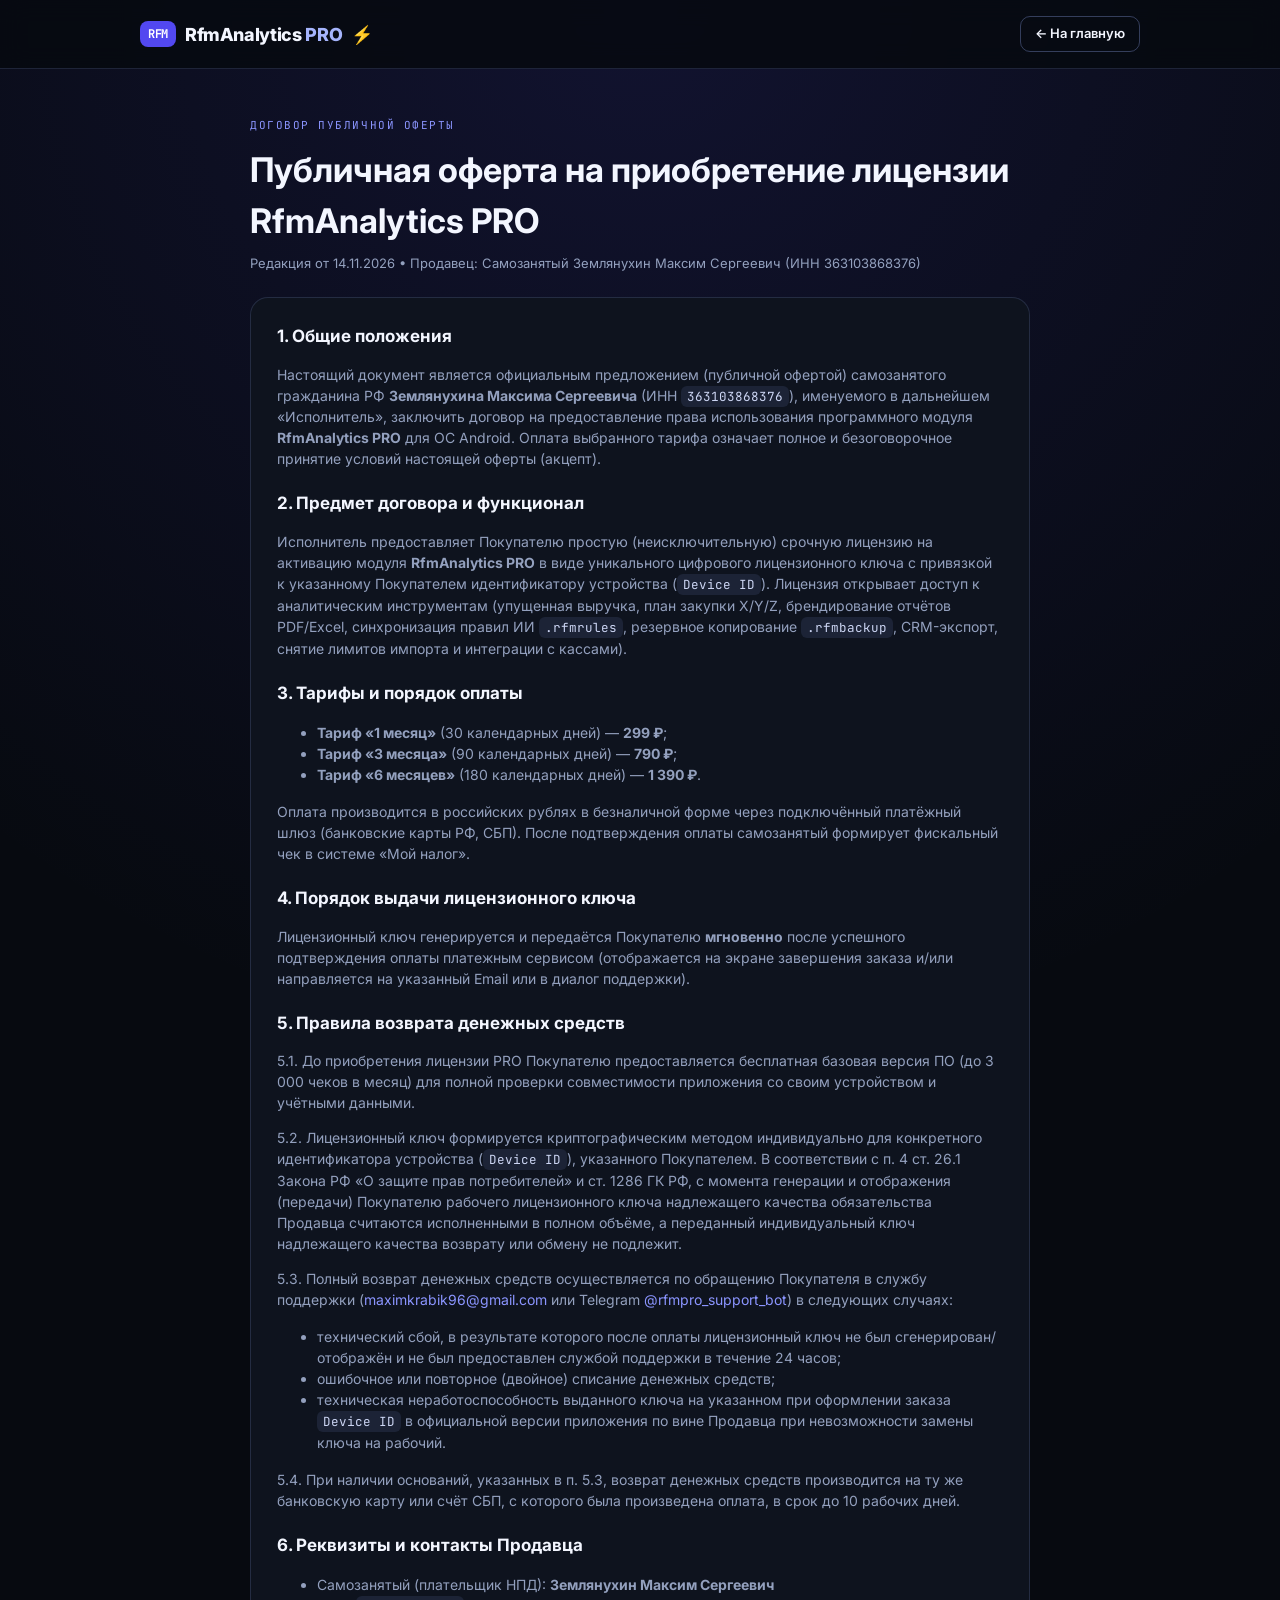
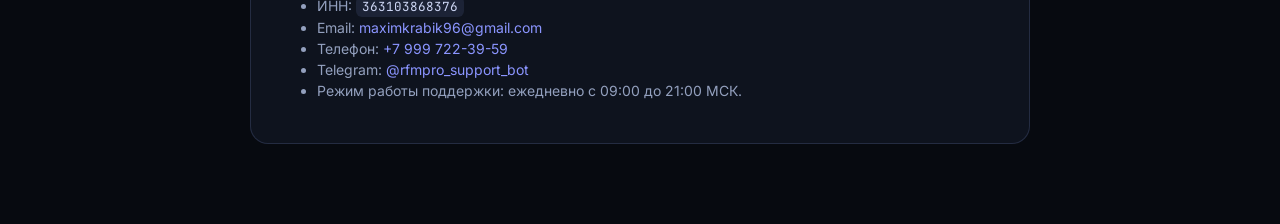
==== commit 669c1e2e: "Update refund policy in oferta/index and ship anti-clock-rollback APK v1.5" ====
--- a/oferta.html
+++ b/oferta.html
@@ -4,8 +4,10 @@
   <meta charset="UTF-8" />
   <meta name="viewport" content="width=device-width, initial-scale=1.0" />
   <title>Публичная оферта — RfmAnalytics PRO</title>
-  <link rel="icon" type="image/png" href="favicon.png" />
-  <link rel="apple-touch-icon" href="favicon.png" />
+  <link rel="icon" href="/favicon.ico" sizes="any" />
+  <link rel="icon" type="image/png" sizes="120x120" href="/favicon-120.png" />
+  <link rel="icon" type="image/png" sizes="512x512" href="/favicon.png" />
+  <link rel="apple-touch-icon" href="/favicon.png" />
   <link rel="preconnect" href="https://fonts.googleapis.com" />
   <link rel="preconnect" href="https://fonts.gstatic.com" crossorigin />
   <link href="https://fonts.googleapis.com/css2?family=Inter:wght@400;500;600;700;800&family=JetBrains+Mono:wght@500;600;700&display=swap" rel="stylesheet" />
@@ -67,9 +69,21 @@
 
         <h2>5. Правила возврата денежных средств</h2>
         <p>
-          Возврат денежных средств возможен по обращению Покупателя в полном объёме <b>до момента активации лицензионного ключа</b> в приложении RfmAnalytics.
-          После ввода и активации ключа в приложении цифровой продукт считается использованным в полном объёме, а услуга — оказанной надлежащим образом.
-          Для оформления возврата до активации ключа необходимо направить запрос на Email <a href="mailto:maximkrabik96@gmail.com">maximkrabik96@gmail.com</a> или в Telegram <a href="https://t.me/rfmpro_support_bot" target="_blank" rel="noopener">@rfmpro_support_bot</a>.
+          5.1. До приобретения лицензии PRO Покупателю предоставляется бесплатная базовая версия ПО (до 3 000 чеков в месяц) для полной проверки совместимости приложения со своим устройством и учётными данными.
+        </p>
+        <p>
+          5.2. Лицензионный ключ формируется криптографическим методом индивидуально для конкретного идентификатора устройства (<code>Device ID</code>), указанного Покупателем. В соответствии с п. 4 ст. 26.1 Закона РФ «О защите прав потребителей» и ст. 1286 ГК РФ, с момента генерации и отображения (передачи) Покупателю рабочего лицензионного ключа надлежащего качества обязательства Продавца считаются исполненными в полном объёме, а переданный индивидуальный ключ надлежащего качества возврату или обмену не подлежит.
+        </p>
+        <p>
+          5.3. Полный возврат денежных средств осуществляется по обращению Покупателя в службу поддержки (<a href="mailto:maximkrabik96@gmail.com">maximkrabik96@gmail.com</a> или Telegram <a href="https://t.me/rfmpro_support_bot" target="_blank" rel="noopener">@rfmpro_support_bot</a>) в следующих случаях:
+        </p>
+        <ul>
+          <li>технический сбой, в результате которого после оплаты лицензионный ключ не был сгенерирован/отображён и не был предоставлен службой поддержки в течение 24 часов;</li>
+          <li>ошибочное или повторное (двойное) списание денежных средств;</li>
+          <li>техническая неработоспособность выданного ключа на указанном при оформлении заказа <code>Device ID</code> в официальной версии приложения по вине Продавца при невозможности замены ключа на рабочий.</li>
+        </ul>
+        <p>
+          5.4. При наличии оснований, указанных в п. 5.3, возврат денежных средств производится на ту же банковскую карту или счёт СБП, с которого была произведена оплата, в срок до 10 рабочих дней.
         </p>
 
         <h2>6. Реквизиты и контакты Продавца</h2>
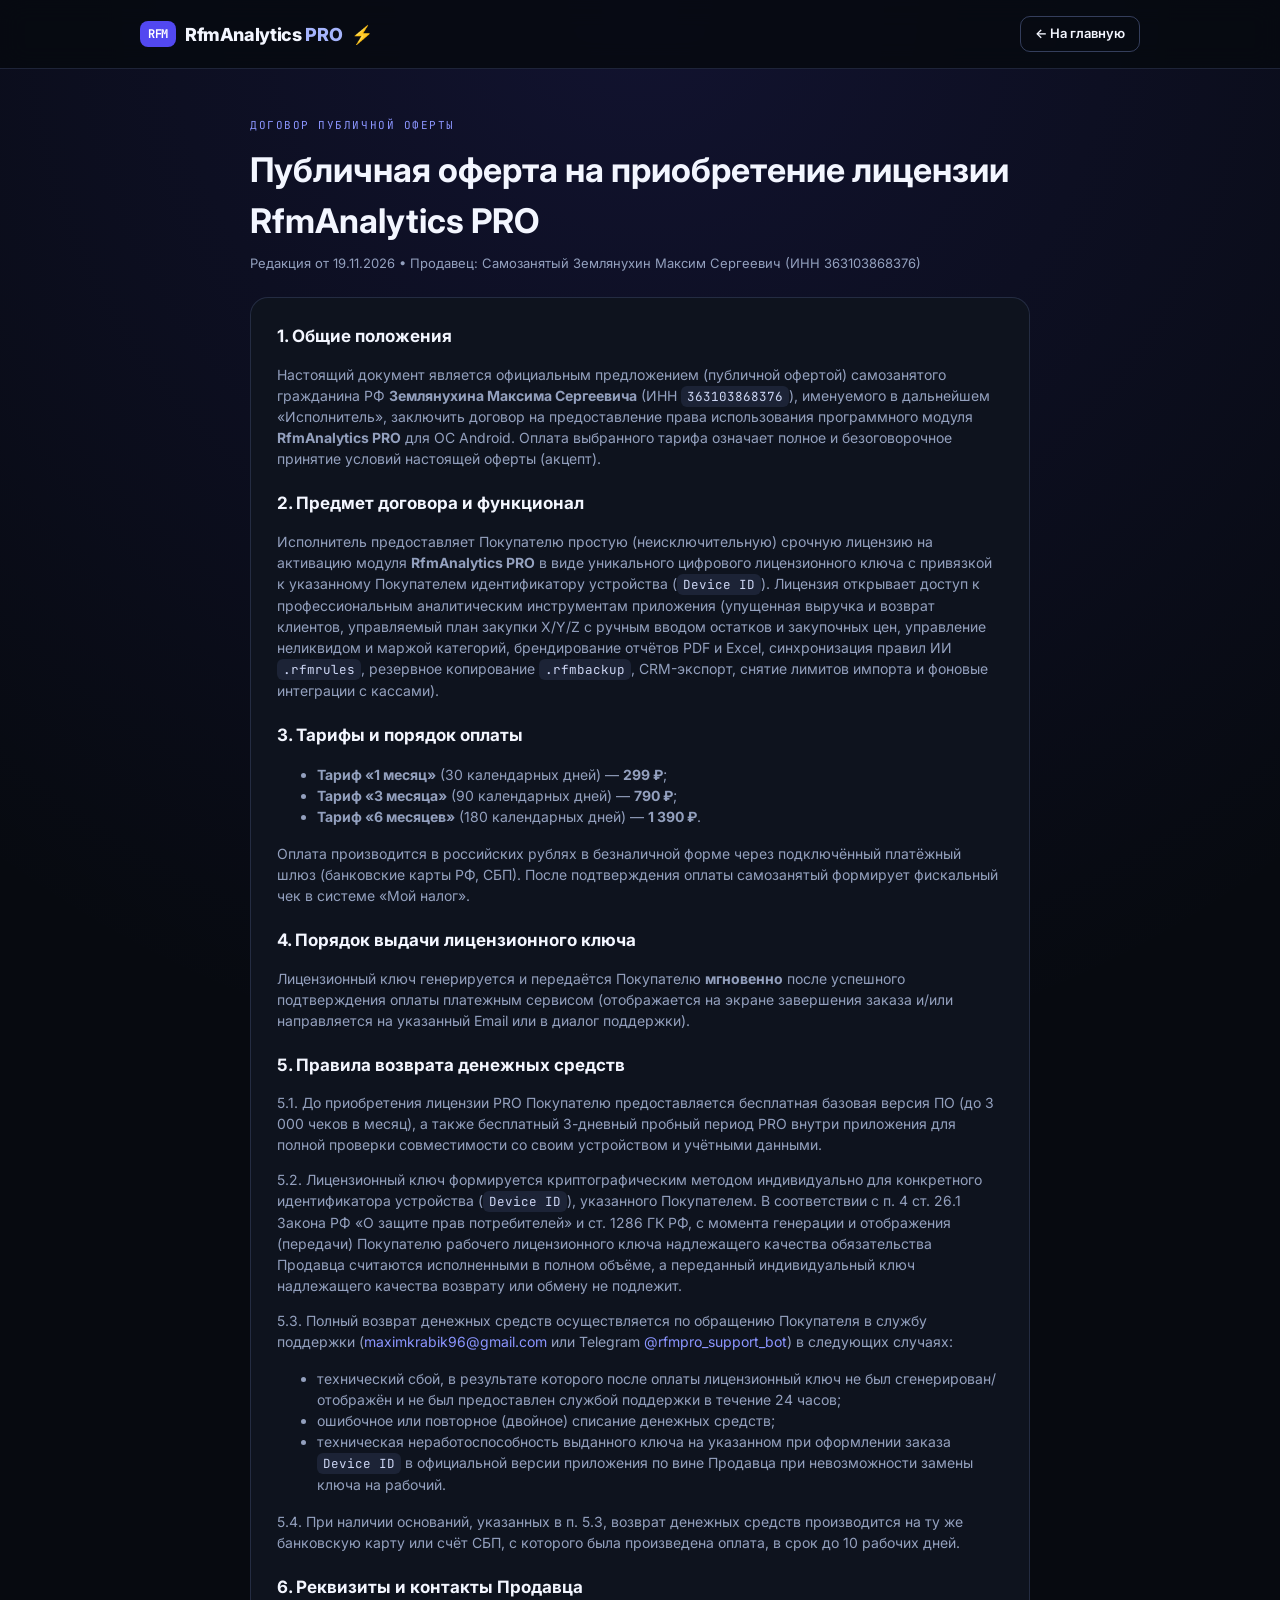
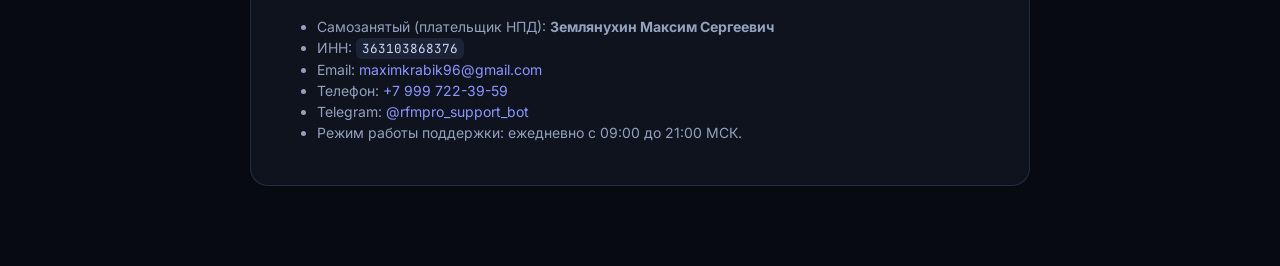
==== commit 573d2420: "Release v1.7 (build 3): update APK, tariffs, and full feature descriptions" ====
--- a/oferta.html
+++ b/oferta.html
@@ -11,7 +11,7 @@
   <link rel="preconnect" href="https://fonts.googleapis.com" />
   <link rel="preconnect" href="https://fonts.gstatic.com" crossorigin />
   <link href="https://fonts.googleapis.com/css2?family=Inter:wght@400;500;600;700;800&family=JetBrains+Mono:wght@500;600;700&display=swap" rel="stylesheet" />
-  <link rel="stylesheet" href="styles.css?v=3" />
+  <link rel="stylesheet" href="styles.css?v=4" />
 </head>
 <body>
   <header class="site-header">
@@ -31,7 +31,7 @@
     <div class="container legal-container">
       <span class="section-kicker">ДОГОВОР ПУБЛИЧНОЙ ОФЕРТЫ</span>
       <h1>Публичная оферта на приобретение лицензии RfmAnalytics PRO</h1>
-      <p class="legal-updated">Редакция от 14.11.2026 • Продавец: Самозанятый Землянухин Максим Сергеевич (ИНН 363103868376)</p>
+      <p class="legal-updated">Редакция от 19.11.2026 • Продавец: Самозанятый Землянухин Максим Сергеевич (ИНН 363103868376)</p>
 
       <article class="legal-card">
         <h2>1. Общие положения</h2>
@@ -46,8 +46,10 @@
         <p>
           Исполнитель предоставляет Покупателю простую (неисключительную) срочную лицензию на активацию модуля <b>RfmAnalytics PRO</b>
           в виде уникального цифрового лицензионного ключа с привязкой к указанному Покупателем идентификатору устройства (<code>Device ID</code>).
-          Лицензия открывает доступ к аналитическим инструментам (упущенная выручка, план закупки X/Y/Z, брендирование отчётов PDF/Excel,
-          синхронизация правил ИИ <code>.rfmrules</code>, резервное копирование <code>.rfmbackup</code>, CRM-экспорт, снятие лимитов импорта и интеграции с кассами).
+          Лицензия открывает доступ к профессиональным аналитическим инструментам приложения (упущенная выручка и возврат клиентов,
+          управляемый план закупки X/Y/Z с ручным вводом остатков и закупочных цен, управление неликвидом и маржой категорий,
+          брендирование отчётов PDF и Excel, синхронизация правил ИИ <code>.rfmrules</code>, резервное копирование <code>.rfmbackup</code>,
+          CRM-экспорт, снятие лимитов импорта и фоновые интеграции с кассами).
         </p>
 
         <h2>3. Тарифы и порядок оплаты</h2>
@@ -69,7 +71,7 @@
 
         <h2>5. Правила возврата денежных средств</h2>
         <p>
-          5.1. До приобретения лицензии PRO Покупателю предоставляется бесплатная базовая версия ПО (до 3 000 чеков в месяц) для полной проверки совместимости приложения со своим устройством и учётными данными.
+          5.1. До приобретения лицензии PRO Покупателю предоставляется бесплатная базовая версия ПО (до 3 000 чеков в месяц), а также бесплатный 3-дневный пробный период PRO внутри приложения для полной проверки совместимости со своим устройством и учётными данными.
         </p>
         <p>
           5.2. Лицензионный ключ формируется криптографическим методом индивидуально для конкретного идентификатора устройства (<code>Device ID</code>), указанного Покупателем. В соответствии с п. 4 ст. 26.1 Закона РФ «О защите прав потребителей» и ст. 1286 ГК РФ, с момента генерации и отображения (передачи) Покупателю рабочего лицензионного ключа надлежащего качества обязательства Продавца считаются исполненными в полном объёме, а переданный индивидуальный ключ надлежащего качества возврату или обмену не подлежит.
--- a/styles.css
+++ b/styles.css
@@ -437,12 +437,53 @@
   color: #fff;
 }
 
+.tariff-price-row {
+  display: flex;
+  align-items: baseline;
+  gap: 8px;
+  flex-wrap: wrap;
+  margin-bottom: 4px;
+}
+
+.tariff-old-price {
+  font-size: 13px;
+  font-weight: 600;
+  color: var(--text-muted);
+  text-decoration: line-through;
+  white-space: nowrap;
+}
+
 .tariff-price {
   font-size: 22px;
   font-weight: 800;
   letter-spacing: -0.02em;
   margin-bottom: 4px;
   white-space: nowrap;
+}
+
+.tariff-price-row .tariff-price {
+  margin-bottom: 0;
+}
+
+.trial-banner {
+  margin-top: 14px;
+  padding: 10px 14px;
+  border-radius: var(--radius-md);
+  background: rgba(34, 197, 94, 0.1);
+  border: 1px solid rgba(34, 197, 94, 0.35);
+  color: #bbf7d0;
+  font-size: 13px;
+  font-weight: 500;
+  display: flex;
+  align-items: center;
+  gap: 8px;
+}
+
+.download-sha {
+  margin-top: 10px;
+  font-size: 11.5px;
+  color: var(--text-muted);
+  word-break: break-all;
 }
 
 .tariff-meta {
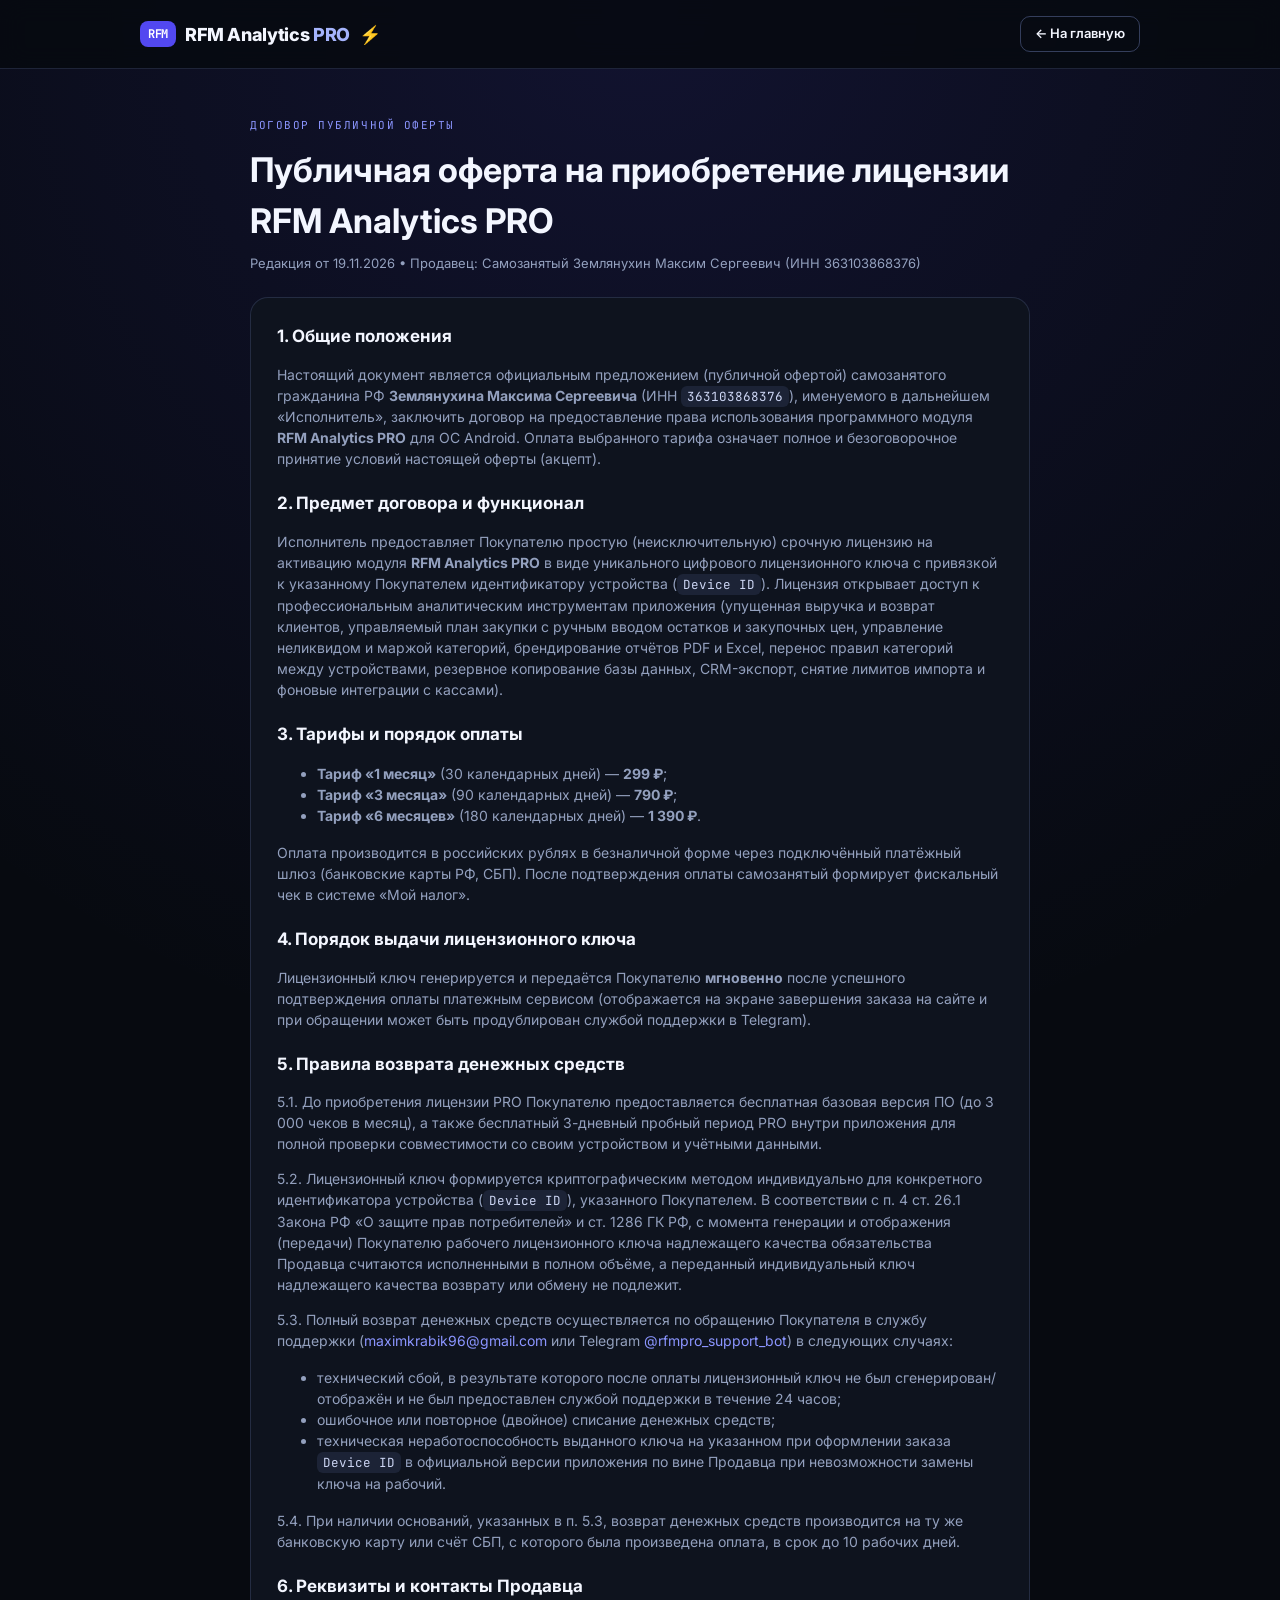
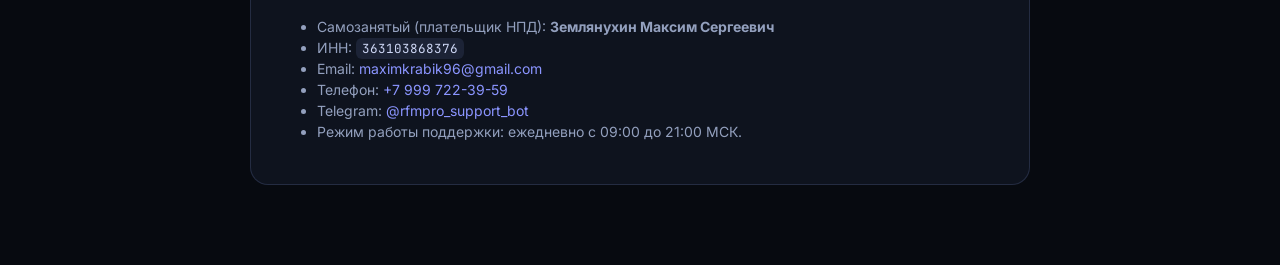
==== commit f7fcc040: "Simplify site copy for store owners, unify RFM Analytics branding, remove technical clutter" ====
--- a/oferta.html
+++ b/oferta.html
@@ -3,7 +3,7 @@
 <head>
   <meta charset="UTF-8" />
   <meta name="viewport" content="width=device-width, initial-scale=1.0" />
-  <title>Публичная оферта — RfmAnalytics PRO</title>
+  <title>Публичная оферта — RFM Analytics PRO</title>
   <link rel="icon" href="/favicon.ico" sizes="any" />
   <link rel="icon" type="image/png" sizes="120x120" href="/favicon-120.png" />
   <link rel="icon" type="image/png" sizes="512x512" href="/favicon.png" />
@@ -18,7 +18,7 @@
     <div class="container header-inner">
       <a href="index.html" class="brand">
         <span class="brand-badge">RFM</span>
-        <span class="brand-name">RfmAnalytics <span class="brand-pro">PRO</span></span>
+        <span class="brand-name">RFM Analytics <span class="brand-pro">PRO</span></span>
         <span class="brand-bolt" aria-hidden="true">⚡</span>
       </a>
       <div class="header-actions">
@@ -30,7 +30,7 @@
   <main class="legal-page">
     <div class="container legal-container">
       <span class="section-kicker">ДОГОВОР ПУБЛИЧНОЙ ОФЕРТЫ</span>
-      <h1>Публичная оферта на приобретение лицензии RfmAnalytics PRO</h1>
+      <h1>Публичная оферта на приобретение лицензии RFM Analytics PRO</h1>
       <p class="legal-updated">Редакция от 19.11.2026 • Продавец: Самозанятый Землянухин Максим Сергеевич (ИНН 363103868376)</p>
 
       <article class="legal-card">
@@ -38,17 +38,17 @@
         <p>
           Настоящий документ является официальным предложением (публичной офертой) самозанятого гражданина РФ
           <b>Землянухина Максима Сергеевича</b> (ИНН <code>363103868376</code>), именуемого в дальнейшем «Исполнитель»,
-          заключить договор на предоставление права использования программного модуля <b>RfmAnalytics PRO</b> для ОС Android.
+          заключить договор на предоставление права использования программного модуля <b>RFM Analytics PRO</b> для ОС Android.
           Оплата выбранного тарифа означает полное и безоговорочное принятие условий настоящей оферты (акцепт).
         </p>
 
         <h2>2. Предмет договора и функционал</h2>
         <p>
-          Исполнитель предоставляет Покупателю простую (неисключительную) срочную лицензию на активацию модуля <b>RfmAnalytics PRO</b>
+          Исполнитель предоставляет Покупателю простую (неисключительную) срочную лицензию на активацию модуля <b>RFM Analytics PRO</b>
           в виде уникального цифрового лицензионного ключа с привязкой к указанному Покупателем идентификатору устройства (<code>Device ID</code>).
           Лицензия открывает доступ к профессиональным аналитическим инструментам приложения (упущенная выручка и возврат клиентов,
-          управляемый план закупки X/Y/Z с ручным вводом остатков и закупочных цен, управление неликвидом и маржой категорий,
-          брендирование отчётов PDF и Excel, синхронизация правил ИИ <code>.rfmrules</code>, резервное копирование <code>.rfmbackup</code>,
+          управляемый план закупки с ручным вводом остатков и закупочных цен, управление неликвидом и маржой категорий,
+          брендирование отчётов PDF и Excel, перенос правил категорий между устройствами, резервное копирование базы данных,
           CRM-экспорт, снятие лимитов импорта и фоновые интеграции с кассами).
         </p>
 
@@ -66,7 +66,7 @@
         <h2>4. Порядок выдачи лицензионного ключа</h2>
         <p>
           Лицензионный ключ генерируется и передаётся Покупателю <b>мгновенно</b> после успешного подтверждения оплаты платежным сервисом
-          (отображается на экране завершения заказа и/или направляется на указанный Email или в диалог поддержки).
+          (отображается на экране завершения заказа на сайте и при обращении может быть продублирован службой поддержки в Telegram).
         </p>
 
         <h2>5. Правила возврата денежных средств</h2>
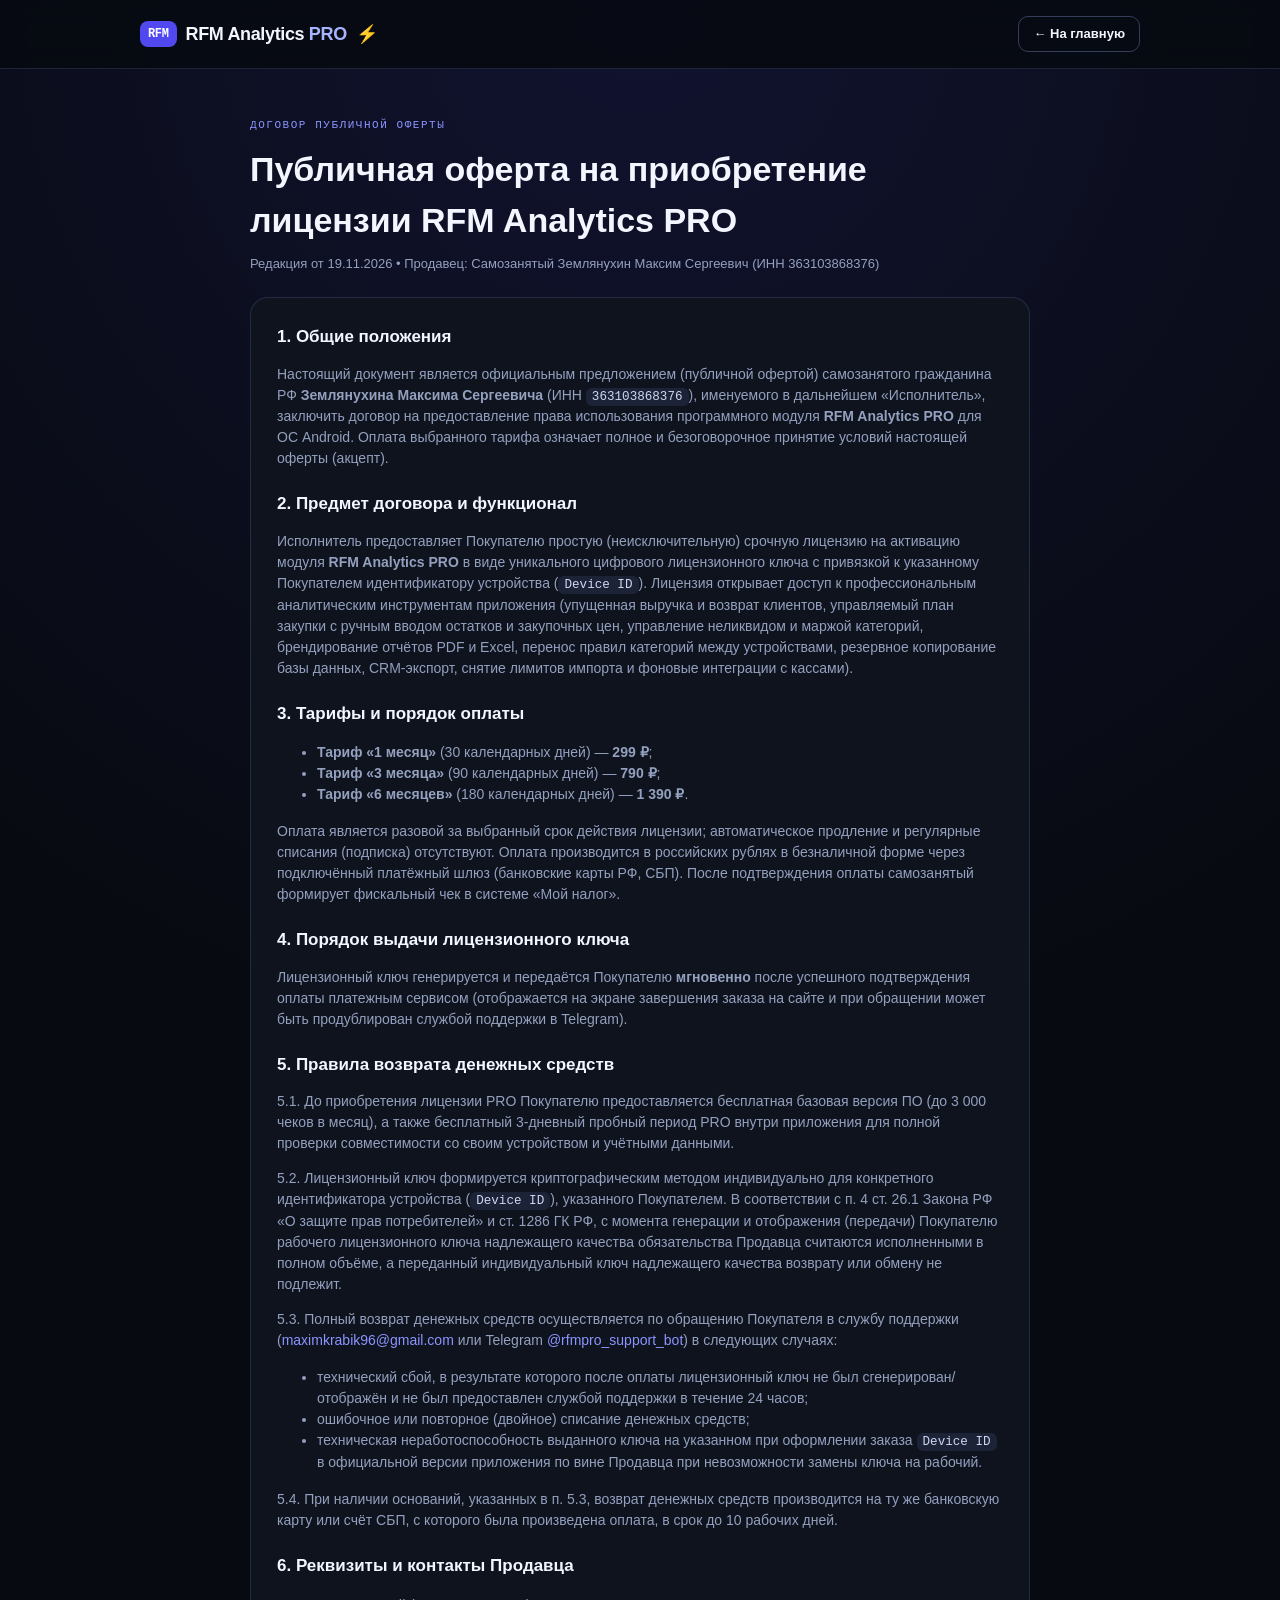
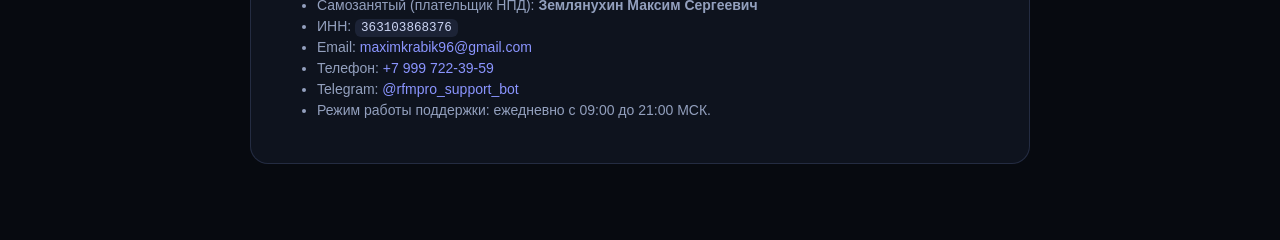
==== commit 842b7413: "Update site pricing, legal docs, local font links, and RfmAnalytics-v1.0.apk (9.7 MB)" ====
--- a/oferta.html
+++ b/oferta.html
@@ -1,104 +1,102 @@
-<!DOCTYPE html>
-<html lang="ru">
-<head>
-  <meta charset="UTF-8" />
-  <meta name="viewport" content="width=device-width, initial-scale=1.0" />
-  <title>Публичная оферта — RFM Analytics PRO</title>
-  <link rel="icon" href="/favicon.ico" sizes="any" />
-  <link rel="icon" type="image/png" sizes="120x120" href="/favicon-120.png" />
-  <link rel="icon" type="image/png" sizes="512x512" href="/favicon.png" />
-  <link rel="apple-touch-icon" href="/favicon.png" />
-  <link rel="preconnect" href="https://fonts.googleapis.com" />
-  <link rel="preconnect" href="https://fonts.gstatic.com" crossorigin />
-  <link href="https://fonts.googleapis.com/css2?family=Inter:wght@400;500;600;700;800&family=JetBrains+Mono:wght@500;600;700&display=swap" rel="stylesheet" />
-  <link rel="stylesheet" href="styles.css?v=4" />
-</head>
-<body>
-  <header class="site-header">
-    <div class="container header-inner">
-      <a href="index.html" class="brand">
-        <span class="brand-badge">RFM</span>
-        <span class="brand-name">RFM Analytics <span class="brand-pro">PRO</span></span>
-        <span class="brand-bolt" aria-hidden="true">⚡</span>
-      </a>
-      <div class="header-actions">
-        <a href="index.html" class="btn-outline-sm">← На главную</a>
-      </div>
-    </div>
-  </header>
-
-  <main class="legal-page">
-    <div class="container legal-container">
-      <span class="section-kicker">ДОГОВОР ПУБЛИЧНОЙ ОФЕРТЫ</span>
-      <h1>Публичная оферта на приобретение лицензии RFM Analytics PRO</h1>
-      <p class="legal-updated">Редакция от 19.11.2026 • Продавец: Самозанятый Землянухин Максим Сергеевич (ИНН 363103868376)</p>
-
-      <article class="legal-card">
-        <h2>1. Общие положения</h2>
-        <p>
-          Настоящий документ является официальным предложением (публичной офертой) самозанятого гражданина РФ
-          <b>Землянухина Максима Сергеевича</b> (ИНН <code>363103868376</code>), именуемого в дальнейшем «Исполнитель»,
-          заключить договор на предоставление права использования программного модуля <b>RFM Analytics PRO</b> для ОС Android.
-          Оплата выбранного тарифа означает полное и безоговорочное принятие условий настоящей оферты (акцепт).
-        </p>
-
-        <h2>2. Предмет договора и функционал</h2>
-        <p>
-          Исполнитель предоставляет Покупателю простую (неисключительную) срочную лицензию на активацию модуля <b>RFM Analytics PRO</b>
-          в виде уникального цифрового лицензионного ключа с привязкой к указанному Покупателем идентификатору устройства (<code>Device ID</code>).
-          Лицензия открывает доступ к профессиональным аналитическим инструментам приложения (упущенная выручка и возврат клиентов,
-          управляемый план закупки с ручным вводом остатков и закупочных цен, управление неликвидом и маржой категорий,
-          брендирование отчётов PDF и Excel, перенос правил категорий между устройствами, резервное копирование базы данных,
-          CRM-экспорт, снятие лимитов импорта и фоновые интеграции с кассами).
-        </p>
-
-        <h2>3. Тарифы и порядок оплаты</h2>
-        <ul>
-          <li><b>Тариф «1 месяц»</b> (30 календарных дней) — <b>299 ₽</b>;</li>
-          <li><b>Тариф «3 месяца»</b> (90 календарных дней) — <b>790 ₽</b>;</li>
-          <li><b>Тариф «6 месяцев»</b> (180 календарных дней) — <b>1 390 ₽</b>.</li>
-        </ul>
-        <p>
-          Оплата производится в российских рублях в безналичной форме через подключённый платёжный шлюз (банковские карты РФ, СБП).
-          После подтверждения оплаты самозанятый формирует фискальный чек в системе «Мой налог».
-        </p>
-
-        <h2>4. Порядок выдачи лицензионного ключа</h2>
-        <p>
-          Лицензионный ключ генерируется и передаётся Покупателю <b>мгновенно</b> после успешного подтверждения оплаты платежным сервисом
-          (отображается на экране завершения заказа на сайте и при обращении может быть продублирован службой поддержки в Telegram).
-        </p>
-
-        <h2>5. Правила возврата денежных средств</h2>
-        <p>
-          5.1. До приобретения лицензии PRO Покупателю предоставляется бесплатная базовая версия ПО (до 3 000 чеков в месяц), а также бесплатный 3-дневный пробный период PRO внутри приложения для полной проверки совместимости со своим устройством и учётными данными.
-        </p>
-        <p>
-          5.2. Лицензионный ключ формируется криптографическим методом индивидуально для конкретного идентификатора устройства (<code>Device ID</code>), указанного Покупателем. В соответствии с п. 4 ст. 26.1 Закона РФ «О защите прав потребителей» и ст. 1286 ГК РФ, с момента генерации и отображения (передачи) Покупателю рабочего лицензионного ключа надлежащего качества обязательства Продавца считаются исполненными в полном объёме, а переданный индивидуальный ключ надлежащего качества возврату или обмену не подлежит.
-        </p>
-        <p>
-          5.3. Полный возврат денежных средств осуществляется по обращению Покупателя в службу поддержки (<a href="mailto:maximkrabik96@gmail.com">maximkrabik96@gmail.com</a> или Telegram <a href="https://t.me/rfmpro_support_bot" target="_blank" rel="noopener">@rfmpro_support_bot</a>) в следующих случаях:
-        </p>
-        <ul>
-          <li>технический сбой, в результате которого после оплаты лицензионный ключ не был сгенерирован/отображён и не был предоставлен службой поддержки в течение 24 часов;</li>
-          <li>ошибочное или повторное (двойное) списание денежных средств;</li>
-          <li>техническая неработоспособность выданного ключа на указанном при оформлении заказа <code>Device ID</code> в официальной версии приложения по вине Продавца при невозможности замены ключа на рабочий.</li>
-        </ul>
-        <p>
-          5.4. При наличии оснований, указанных в п. 5.3, возврат денежных средств производится на ту же банковскую карту или счёт СБП, с которого была произведена оплата, в срок до 10 рабочих дней.
-        </p>
-
-        <h2>6. Реквизиты и контакты Продавца</h2>
-        <ul>
-          <li>Самозанятый (плательщик НПД): <b>Землянухин Максим Сергеевич</b></li>
-          <li>ИНН: <code>363103868376</code></li>
-          <li>Email: <a href="mailto:maximkrabik96@gmail.com">maximkrabik96@gmail.com</a></li>
-          <li>Телефон: <a href="tel:+79997223959">+7 999 722-39-59</a></li>
-          <li>Telegram: <a href="https://t.me/rfmpro_support_bot" target="_blank" rel="noopener">@rfmpro_support_bot</a></li>
-          <li>Режим работы поддержки: ежедневно с 09:00 до 21:00 МСК.</li>
-        </ul>
-      </article>
-    </div>
-  </main>
-</body>
-</html>
+<!DOCTYPE html>
+<html lang="ru">
+<head>
+  <meta charset="UTF-8" />
+  <meta name="viewport" content="width=device-width, initial-scale=1.0" />
+  <title>Публичная оферта — RFM Analytics PRO</title>
+  <link rel="icon" href="/favicon.ico" sizes="any" />
+  <link rel="icon" type="image/png" sizes="120x120" href="/favicon-120.png" />
+  <link rel="icon" type="image/png" sizes="512x512" href="/favicon.png" />
+  <link rel="apple-touch-icon" href="/favicon.png" />
+  <link rel="stylesheet" href="fonts/fonts.css?v=1" />
+  <link rel="stylesheet" href="styles.css?v=5" />
+</head>
+<body>
+  <header class="site-header">
+    <div class="container header-inner">
+      <a href="index.html" class="brand">
+        <span class="brand-badge">RFM</span>
+        <span class="brand-name">RFM Analytics <span class="brand-pro">PRO</span></span>
+        <span class="brand-bolt" aria-hidden="true">⚡</span>
+      </a>
+      <div class="header-actions">
+        <a href="index.html" class="btn-outline-sm">← На главную</a>
+      </div>
+    </div>
+  </header>
+
+  <main class="legal-page">
+    <div class="container legal-container">
+      <span class="section-kicker">ДОГОВОР ПУБЛИЧНОЙ ОФЕРТЫ</span>
+      <h1>Публичная оферта на приобретение лицензии RFM Analytics PRO</h1>
+      <p class="legal-updated">Редакция от 19.11.2026 • Продавец: Самозанятый Землянухин Максим Сергеевич (ИНН 363103868376)</p>
+
+      <article class="legal-card">
+        <h2>1. Общие положения</h2>
+        <p>
+          Настоящий документ является официальным предложением (публичной офертой) самозанятого гражданина РФ
+          <b>Землянухина Максима Сергеевича</b> (ИНН <code>363103868376</code>), именуемого в дальнейшем «Исполнитель»,
+          заключить договор на предоставление права использования программного модуля <b>RFM Analytics PRO</b> для ОС Android.
+          Оплата выбранного тарифа означает полное и безоговорочное принятие условий настоящей оферты (акцепт).
+        </p>
+
+        <h2>2. Предмет договора и функционал</h2>
+        <p>
+          Исполнитель предоставляет Покупателю простую (неисключительную) срочную лицензию на активацию модуля <b>RFM Analytics PRO</b>
+          в виде уникального цифрового лицензионного ключа с привязкой к указанному Покупателем идентификатору устройства (<code>Device ID</code>).
+          Лицензия открывает доступ к профессиональным аналитическим инструментам приложения (упущенная выручка и возврат клиентов,
+          управляемый план закупки с ручным вводом остатков и закупочных цен, управление неликвидом и маржой категорий,
+          брендирование отчётов PDF и Excel, перенос правил категорий между устройствами, резервное копирование базы данных,
+          CRM-экспорт, снятие лимитов импорта и фоновые интеграции с кассами).
+        </p>
+
+        <h2>3. Тарифы и порядок оплаты</h2>
+        <ul>
+          <li><b>Тариф «1 месяц»</b> (30 календарных дней) — <b>299 ₽</b>;</li>
+          <li><b>Тариф «3 месяца»</b> (90 календарных дней) — <b>790 ₽</b>;</li>
+          <li><b>Тариф «6 месяцев»</b> (180 календарных дней) — <b>1 390 ₽</b>.</li>
+        </ul>
+        <p>
+          Оплата является разовой за выбранный срок действия лицензии; автоматическое продление и регулярные списания (подписка) отсутствуют. Оплата производится в российских рублях в безналичной форме через подключённый платёжный шлюз (банковские карты РФ, СБП).
+          После подтверждения оплаты самозанятый формирует фискальный чек в системе «Мой налог».
+        </p>
+
+        <h2>4. Порядок выдачи лицензионного ключа</h2>
+        <p>
+          Лицензионный ключ генерируется и передаётся Покупателю <b>мгновенно</b> после успешного подтверждения оплаты платежным сервисом
+          (отображается на экране завершения заказа на сайте и при обращении может быть продублирован службой поддержки в Telegram).
+        </p>
+
+        <h2>5. Правила возврата денежных средств</h2>
+        <p>
+          5.1. До приобретения лицензии PRO Покупателю предоставляется бесплатная базовая версия ПО (до 3 000 чеков в месяц), а также бесплатный 3-дневный пробный период PRO внутри приложения для полной проверки совместимости со своим устройством и учётными данными.
+        </p>
+        <p>
+          5.2. Лицензионный ключ формируется криптографическим методом индивидуально для конкретного идентификатора устройства (<code>Device ID</code>), указанного Покупателем. В соответствии с п. 4 ст. 26.1 Закона РФ «О защите прав потребителей» и ст. 1286 ГК РФ, с момента генерации и отображения (передачи) Покупателю рабочего лицензионного ключа надлежащего качества обязательства Продавца считаются исполненными в полном объёме, а переданный индивидуальный ключ надлежащего качества возврату или обмену не подлежит.
+        </p>
+        <p>
+          5.3. Полный возврат денежных средств осуществляется по обращению Покупателя в службу поддержки (<a href="mailto:maximkrabik96@gmail.com">maximkrabik96@gmail.com</a> или Telegram <a href="https://t.me/rfmpro_support_bot" target="_blank" rel="noopener">@rfmpro_support_bot</a>) в следующих случаях:
+        </p>
+        <ul>
+          <li>технический сбой, в результате которого после оплаты лицензионный ключ не был сгенерирован/отображён и не был предоставлен службой поддержки в течение 24 часов;</li>
+          <li>ошибочное или повторное (двойное) списание денежных средств;</li>
+          <li>техническая неработоспособность выданного ключа на указанном при оформлении заказа <code>Device ID</code> в официальной версии приложения по вине Продавца при невозможности замены ключа на рабочий.</li>
+        </ul>
+        <p>
+          5.4. При наличии оснований, указанных в п. 5.3, возврат денежных средств производится на ту же банковскую карту или счёт СБП, с которого была произведена оплата, в срок до 10 рабочих дней.
+        </p>
+
+        <h2>6. Реквизиты и контакты Продавца</h2>
+        <ul>
+          <li>Самозанятый (плательщик НПД): <b>Землянухин Максим Сергеевич</b></li>
+          <li>ИНН: <code>363103868376</code></li>
+          <li>Email: <a href="mailto:maximkrabik96@gmail.com">maximkrabik96@gmail.com</a></li>
+          <li>Телефон: <a href="tel:+79997223959">+7 999 722-39-59</a></li>
+          <li>Telegram: <a href="https://t.me/rfmpro_support_bot" target="_blank" rel="noopener">@rfmpro_support_bot</a></li>
+          <li>Режим работы поддержки: ежедневно с 09:00 до 21:00 МСК.</li>
+        </ul>
+      </article>
+    </div>
+  </main>
+</body>
+</html>
--- a/styles.css
+++ b/styles.css
@@ -491,6 +491,13 @@
   color: var(--text-muted);
 }
 
+.pricing-note {
+  margin: 12px 0 0;
+  font-size: 12.5px;
+  line-height: 1.45;
+  color: var(--text-muted);
+}
+
 /* Inputs */
 .text-input {
   width: 100%;
